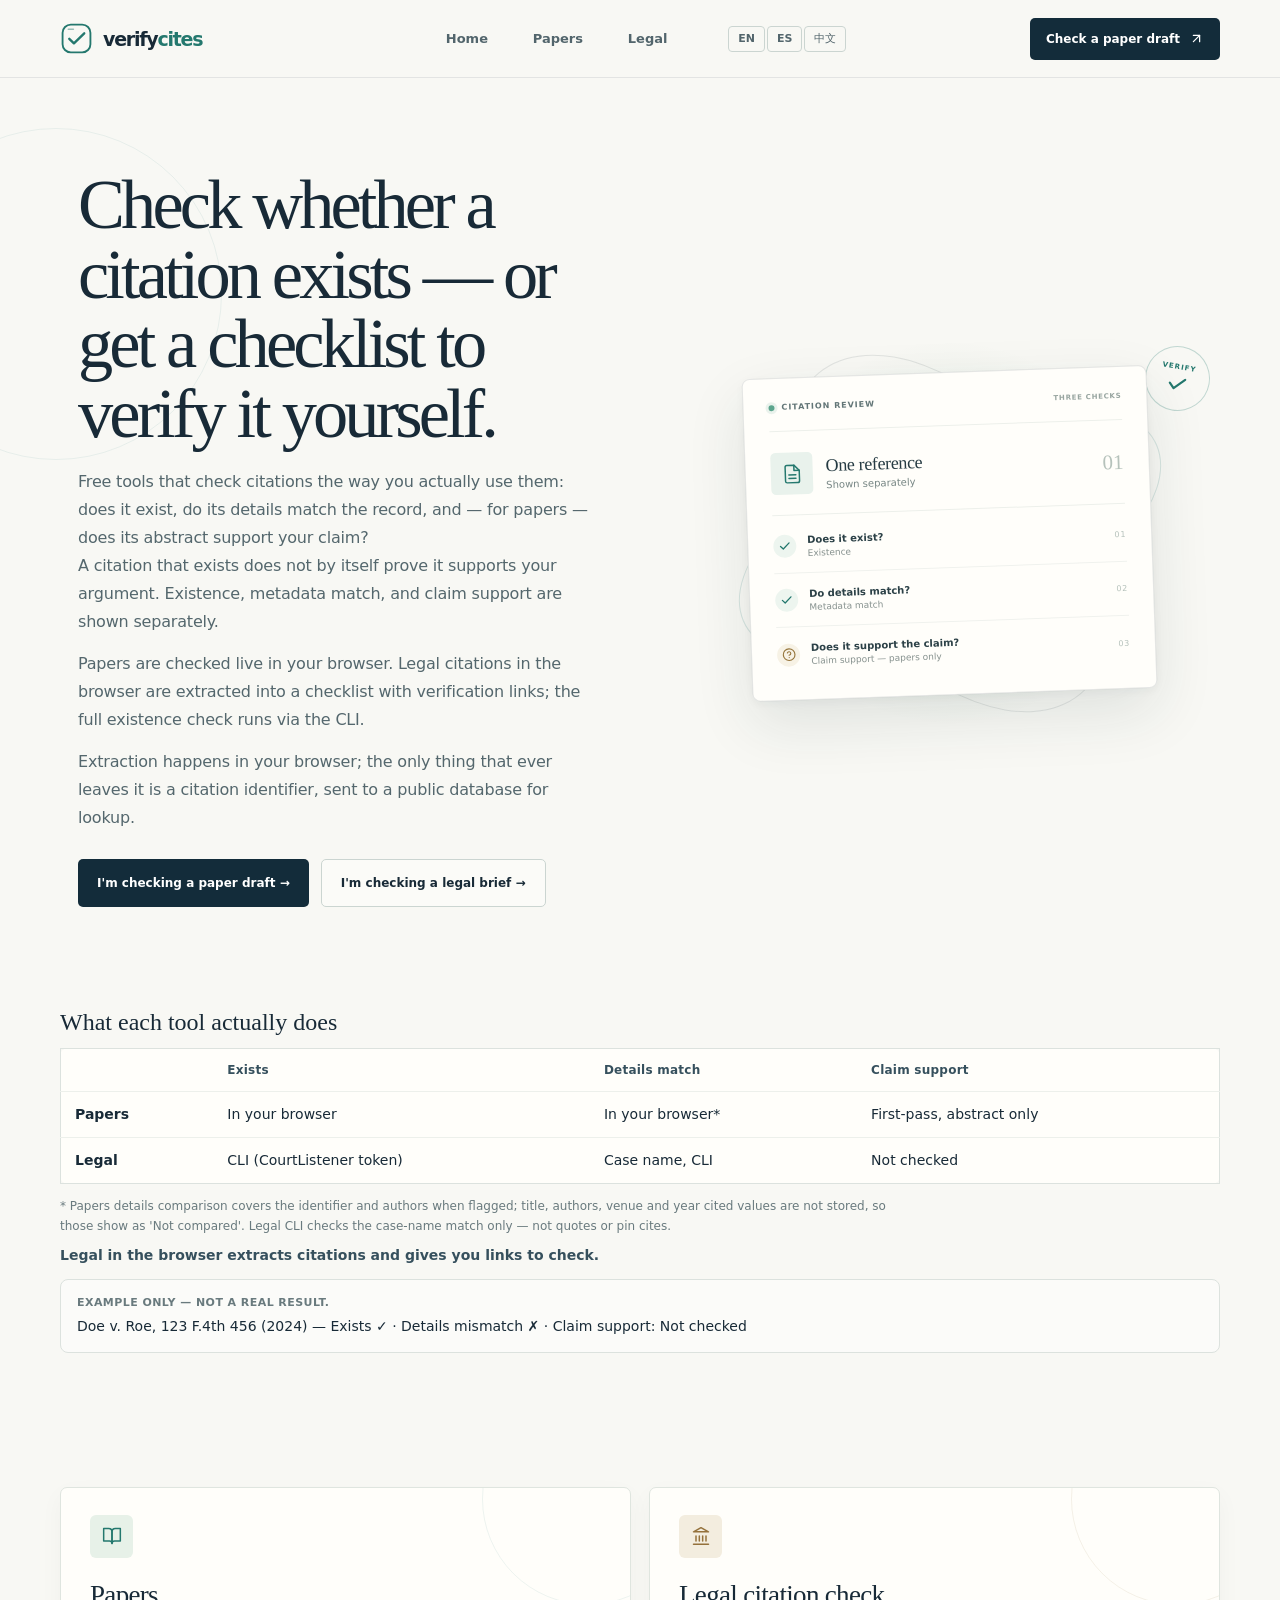
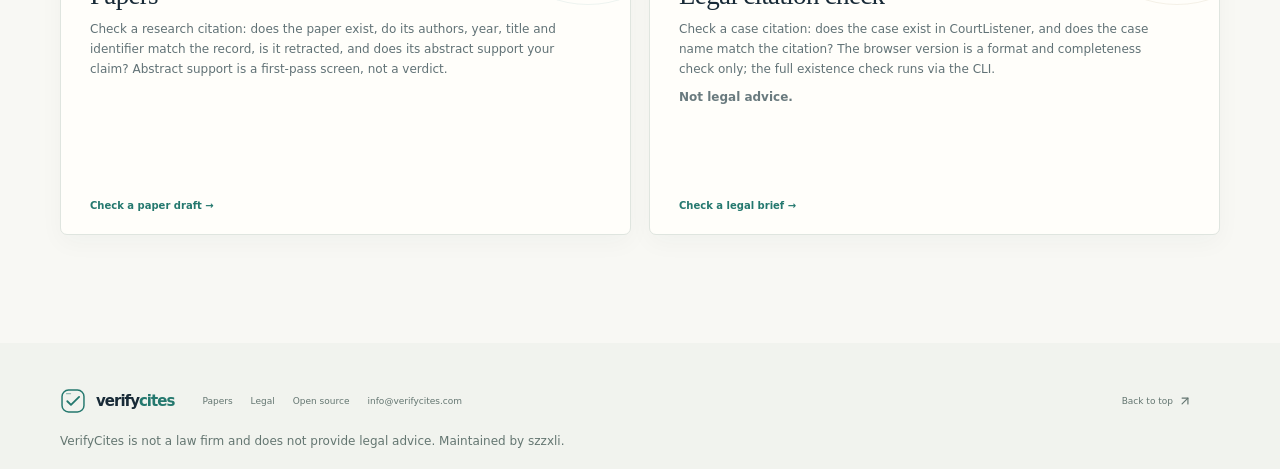
==== index.html @ 845279ad "首页：新增隐私一行与页脚运营方说明（非律所、不提供法律建议，维护者 szzxli）" ====
<!doctype html>
<html lang="en">
<head>
  <meta charset="utf-8">
  <meta name="viewport" content="width=device-width, initial-scale=1.0">
  <meta name="theme-color" content="#f8f8f4">
  <link rel="icon" type="image/svg+xml" href="verifycites-mark.svg">
  <meta name="description" content="Papers are checked live in your browser; legal citations in the browser are extracted into a checklist with verification links, and the full existence check runs via the CLI.">
  <title>verifycites — check whether a citation exists</title>
  <link rel="stylesheet" href="home.css">
</head>
<body>
<div class="site-shell">
  <header class="site-header">
    <div class="header-inner">
      <a class="brand" href="/" aria-label="verifycites home">
        <span class="brand-mark" aria-hidden="true"><svg viewBox="0 0 32 32" fill="none"><rect x="2.5" y="2.5" width="27" height="27" rx="8" stroke="currentColor" stroke-width="1.8"/><path d="m9 16.3 4.5 4.4L23.5 11" stroke="currentColor" stroke-width="2.3" stroke-linecap="round" stroke-linejoin="round"/><path d="M8 7h5" stroke="currentColor" stroke-width="1.4" stroke-linecap="round" opacity=".45"/></svg></span>
        <span class="brand-name">verify<span>cites</span></span>
      </a>
      <nav class="main-nav" aria-label="Site">
        <a href="/" aria-current="page" data-i18n="navHome">Home</a>
        <a href="/papers/" data-i18n="navPapers">Papers</a>
        <a href="/legal/" data-i18n="navLegal">Legal</a>
        <span class="lang-switch" role="group" aria-label="Language">
          <button type="button" data-lang="en" aria-pressed="true">EN</button>
          <button type="button" data-lang="es" aria-pressed="false">ES</button>
          <button type="button" data-lang="zh" aria-pressed="false">中文</button>
        </span>
      </nav>
      <a class="header-cta" href="/papers/"><span data-i18n="headerCta">Check a paper draft</span> <svg width="15" height="15" viewBox="0 0 24 24" fill="none" stroke="currentColor" stroke-width="2" stroke-linecap="round" stroke-linejoin="round"><path d="M7 17 17 7"/><path d="M7 7h10v10"/></svg></a>
    </div>
  </header>

  <main id="top">
    <section class="hero section-wrap" aria-labelledby="hero-title">
      <div class="hero-copy">
        <h1 id="hero-title" data-i18n="heroTitle">Check whether a citation exists — or get a checklist to verify it yourself.</h1>
        <p class="hero-lede" data-i18n="heroLede1">Free tools that check citations the way you actually use them: does it exist, do its details match the record, and — for papers — does its abstract support your claim?</p>
        <p class="hero-lede" data-i18n="heroLede2">A citation that exists does not by itself prove it supports your argument. Existence, metadata match, and claim support are shown separately.</p>
        <p class="hero-lede hero-split" data-i18n="splitSentence">Papers are checked live in your browser. Legal citations in the browser are extracted into a checklist with verification links; the full existence check runs via the CLI.</p>
        <p class="hero-lede hero-privacy" data-i18n="privacyLine">Extraction happens in your browser; the only thing that ever leaves it is a citation identifier, sent to a public database for lookup.</p>
        <div class="hero-actions">
          <a class="button button-primary" href="/papers/"><span data-i18n="heroPapersBtn">I'm checking a paper draft →</span></a>
          <a class="button button-secondary" href="/legal/"><span data-i18n="heroLegalBtn">I'm checking a legal brief →</span></a>
        </div>
      </div>

      <div class="hero-art" aria-label="Illustration of separate citation checks">
        <div class="art-orbit art-orbit-one"></div>
        <div class="art-orbit art-orbit-two"></div>
        <div class="art-stamp"><span>VERIFY</span><svg width="22" height="22" viewBox="0 0 24 24" fill="none" stroke="currentColor" stroke-width="2.4" stroke-linecap="round" stroke-linejoin="round"><path d="M20 6 9 17l-5-5"/></svg></div>
        <div class="review-card">
          <div class="review-card-top">
            <span class="review-kicker"><span class="live-dot"></span> CITATION REVIEW</span>
            <span class="preview-label">THREE CHECKS</span>
          </div>
          <div class="review-document">
            <div class="document-icon"><svg width="21" height="21" viewBox="0 0 24 24" fill="none" stroke="currentColor" stroke-width="1.7" stroke-linecap="round" stroke-linejoin="round"><path d="M14 2H6a2 2 0 0 0-2 2v16a2 2 0 0 0 2 2h12a2 2 0 0 0 2-2V8z"/><path d="M14 2v6h6"/><path d="M16 13H8"/><path d="M16 17H8"/></svg></div>
            <div>
              <div class="document-title">One reference</div>
              <div class="document-subtitle">Shown separately</div>
            </div>
            <span class="document-index">01</span>
          </div>
          <div class="review-steps">
            <div class="review-step">
              <span class="step-check"><svg width="13" height="13" viewBox="0 0 24 24" fill="none" stroke="currentColor" stroke-width="2.4" stroke-linecap="round" stroke-linejoin="round"><path d="M20 6 9 17l-5-5"/></svg></span>
              <span class="step-label"><strong>Does it exist?</strong><small>Existence</small></span>
              <span class="step-number">01</span>
            </div>
            <div class="review-step">
              <span class="step-check"><svg width="13" height="13" viewBox="0 0 24 24" fill="none" stroke="currentColor" stroke-width="2.4" stroke-linecap="round" stroke-linejoin="round"><path d="M20 6 9 17l-5-5"/></svg></span>
              <span class="step-label"><strong>Do details match?</strong><small>Metadata match</small></span>
              <span class="step-number">02</span>
            </div>
            <div class="review-step review-step-last">
              <span class="step-question"><svg width="14" height="14" viewBox="0 0 24 24" fill="none" stroke="currentColor" stroke-width="2" stroke-linecap="round" stroke-linejoin="round"><circle cx="12" cy="12" r="10"/><path d="M9.09 9a3 3 0 0 1 5.83 1c0 2-3 3-3 3"/><path d="M12 17h.01"/></svg></span>
              <span class="step-label"><strong>Does it support the claim?</strong><small>Claim support — papers only</small></span>
              <span class="step-number">03</span>
            </div>
          </div>
        </div>
      </div>
    </section>

    <section class="cap-table-section section-wrap" aria-label="What each tool actually does">
      <div class="table-wrap">
        <table class="cap-table">
          <caption data-i18n="tableCaption">What each tool actually does</caption>
          <thead>
            <tr>
              <th scope="col"></th>
              <th scope="col" data-i18n="thExists">Exists</th>
              <th scope="col" data-i18n="thDetails">Details match</th>
              <th scope="col" data-i18n="thClaim">Claim support</th>
            </tr>
          </thead>
          <tbody>
            <tr>
              <th scope="row" data-i18n="rowPapers">Papers</th>
              <td data-i18n="papersExists">In your browser</td>
              <td data-i18n="papersDetails">In your browser*</td>
              <td data-i18n="papersClaim">First-pass, abstract only</td>
            </tr>
            <tr>
              <th scope="row" data-i18n="rowLegal">Legal</th>
              <td data-i18n="legalExists">CLI (CourtListener token)</td>
              <td data-i18n="legalDetails">Case name, CLI</td>
              <td data-i18n="legalClaim">Not checked</td>
            </tr>
          </tbody>
        </table>
      </div>
      <p class="table-footnote" data-i18n="tableFootnote">* Papers details comparison covers the identifier and authors when flagged; title, authors, venue and year cited values are not stored, so those show as 'Not compared'. Legal CLI checks the case-name match only — not quotes or pin cites.</p>
      <p class="table-note" data-i18n="tableNote">Legal in the browser extracts citations and gives you links to check.</p>
      <div class="example-row">
        <span class="example-label" data-i18n="exampleLabel">Example only — not a real result.</span>
        <span class="example-result" data-i18n="exampleResult">Doe v. Roe, 123 F.4th 456 (2024) — Exists ✓ · Details mismatch ✗ · Claim support: Not checked</span>
      </div>
    </section>

    <section class="tools-section section-wrap" aria-label="Citation checkers">
      <div class="tool-grid">
        <article class="tool-card">
          <div class="tool-card-top">
            <span class="tool-icon"><svg width="20" height="20" viewBox="0 0 24 24" fill="none" stroke="currentColor" stroke-width="1.8" stroke-linecap="round" stroke-linejoin="round"><path d="M2 3h6a4 4 0 0 1 4 4v14a3 3 0 0 0-3-3H2z"/><path d="M22 3h-6a4 4 0 0 0-4 4v14a3 3 0 0 1 3-3h7z"/></svg></span>
          </div>
          <h3 data-i18n="papersCardTitle">Papers</h3>
          <p class="tool-description" data-i18n="papersCardDesc">Check a research citation: does the paper exist, do its authors, year, title and identifier match the record, is it retracted, and does its abstract support your claim? Abstract support is a first-pass screen, not a verdict.</p>
          <div class="tool-card-bottom">
            <a class="text-link" href="/papers/"><span data-i18n="papersCardLink">Check a paper draft →</span></a>
          </div>
        </article>

        <article class="tool-card legal-card">
          <div class="tool-card-top">
            <span class="tool-icon legal-icon"><svg width="20" height="20" viewBox="0 0 24 24" fill="none" stroke="currentColor" stroke-width="1.8" stroke-linecap="round" stroke-linejoin="round"><path d="M3 22h18"/><path d="M6 18v-6"/><path d="M10 18v-6"/><path d="M14 18v-6"/><path d="M18 18v-6"/><path d="m12 2 9 5H3z"/></svg></span>
          </div>
          <h3 data-i18n="legalCardTitle">Legal citation check</h3>
          <p class="tool-description" data-i18n="legalCardDesc">Check a case citation: does the case exist in CourtListener, and does the case name match the citation? The browser version is a format and completeness check only; the full existence check runs via the CLI.</p>
          <p class="tool-disclaimer" data-i18n="legalDisclaimer">Not legal advice.</p>
          <div class="tool-card-bottom">
            <a class="text-link" href="/legal/"><span data-i18n="legalCardLink">Check a legal brief →</span></a>
          </div>
        </article>
      </div>
    </section>
  </main>

  <footer class="site-footer">
    <div class="footer-inner">
      <a class="brand footer-brand" href="/"><span class="brand-mark" aria-hidden="true"><svg viewBox="0 0 32 32" fill="none"><rect x="2.5" y="2.5" width="27" height="27" rx="8" stroke="currentColor" stroke-width="1.8"/><path d="m9 16.3 4.5 4.4L23.5 11" stroke="currentColor" stroke-width="2.3" stroke-linecap="round" stroke-linejoin="round"/><path d="M8 7h5" stroke="currentColor" stroke-width="1.4" stroke-linecap="round" opacity=".45"/></svg></span><span class="brand-name">verify<span>cites</span></span></a>
      <div class="footer-links">
        <a href="/papers/" data-i18n="footerPapers">Papers</a>
        <a href="/legal/" data-i18n="footerLegal">Legal</a>
        <a href="https://github.com/szzxli/verifycites" target="_blank" rel="noreferrer" data-i18n="footerOpenSource">Open source</a>
        <a href="mailto:info@verifycites.com">info@verifycites.com</a>
      </div>
      <a class="back-top" href="#top" aria-label="Back to top"><span data-i18n="footerBackTop">Back to top</span> <svg width="14" height="14" viewBox="0 0 24 24" fill="none" stroke="currentColor" stroke-width="2" stroke-linecap="round" stroke-linejoin="round"><path d="M7 17 17 7"/><path d="M7 7h10v10"/></svg></a>
    </div>
    <p class="footer-note" data-i18n="footerOperator">VerifyCites is not a law firm and does not provide legal advice. Maintained by szzxli.</p>
  </footer>
</div>
<!-- Privacy-friendly GoatCounter page-view counter; no personal data. -->
<script data-goatcounter="https://szzxli.goatcounter.com/count" async src="https://gc.zgo.at/count.js"></script>
<script>
var VC_I18N = {
  "en": {
    "navHome": "Home", "navPapers": "Papers", "navLegal": "Legal",
    "headerCta": "Check a paper draft",
    "heroTitle": "Check whether a citation exists — or get a checklist to verify it yourself.",
    "heroLede1": "Free tools that check citations the way you actually use them: does it exist, do its details match the record, and — for papers — does its abstract support your claim?",
    "heroLede2": "A citation that exists does not by itself prove it supports your argument. Existence, metadata match, and claim support are shown separately.",
    "splitSentence": "Papers are checked live in your browser. Legal citations in the browser are extracted into a checklist with verification links; the full existence check runs via the CLI.",
    "privacyLine": "Extraction happens in your browser; the only thing that ever leaves it is a citation identifier, sent to a public database for lookup.",
    "heroPapersBtn": "I'm checking a paper draft →", "heroLegalBtn": "I'm checking a legal brief →",
    "tableCaption": "What each tool actually does",
    "thExists": "Exists", "thDetails": "Details match", "thClaim": "Claim support",
    "rowPapers": "Papers", "rowLegal": "Legal",
    "papersExists": "In your browser", "papersDetails": "In your browser*", "papersClaim": "First-pass, abstract only",
    "legalExists": "CLI (CourtListener token)", "legalDetails": "Case name, CLI", "legalClaim": "Not checked",
    "tableFootnote": "* Papers details comparison covers the identifier and authors when flagged; title, authors, venue and year cited values are not stored, so those show as 'Not compared'. Legal CLI checks the case-name match only — not quotes or pin cites.",
    "tableNote": "Legal in the browser extracts citations and gives you links to check.",
    "exampleLabel": "Example only — not a real result.",
    "exampleResult": "Doe v. Roe, 123 F.4th 456 (2024) — Exists ✓ · Details mismatch ✗ · Claim support: Not checked",
    "papersCardTitle": "Papers",
    "papersCardDesc": "Check a research citation: does the paper exist, do its authors, year, title and identifier match the record, is it retracted, and does its abstract support your claim? Abstract support is a first-pass screen, not a verdict.",
    "papersCardLink": "Check a paper draft →",
    "legalCardTitle": "Legal citation check",
    "legalCardDesc": "Check a case citation: does the case exist in CourtListener, and does the case name match the citation? The browser version is a format and completeness check only; the full existence check runs via the CLI.",
    "legalDisclaimer": "Not legal advice.",
    "legalCardLink": "Check a legal brief →",
    "footerPapers": "Papers", "footerLegal": "Legal", "footerOpenSource": "Open source", "footerBackTop": "Back to top",
    "footerOperator": "VerifyCites is not a law firm and does not provide legal advice. Maintained by szzxli."
  },
  "es": {
    "navHome": "Inicio", "navPapers": "Artículos", "navLegal": "Legal",
    "headerCta": "Revisar un borrador de artículo",
    "heroTitle": "Comprueba si una cita existe — o recibe una lista para verificarla tú mismo.",
    "heroLede1": "Herramientas gratuitas que revisan las citas como realmente las usas: ¿existe?, ¿coinciden sus datos con el registro y — solo para artículos — ¿su resumen respalda tu afirmación?",
    "heroLede2": "Que una cita exista no prueba por sí solo que respalde tu argumento. La existencia, la coincidencia de datos y el respaldo a la afirmación se muestran por separado.",
    "splitSentence": "Los artículos se verifican en vivo en tu navegador. Las citas legales en el navegador se extraen en una lista con enlaces de verificación; la verificación completa de existencia se ejecuta por la línea de comandos.",
    "privacyLine": "La extracción se hace en tu navegador; lo único que sale de él es el identificador de una cita, enviado a una base de datos pública para consultarlo.",
    "heroPapersBtn": "Estoy revisando un borrador de artículo →", "heroLegalBtn": "Estoy revisando un escrito legal →",
    "tableCaption": "Qué hace realmente cada herramienta",
    "thExists": "Existe", "thDetails": "Coinciden los datos", "thClaim": "Respaldo a la afirmación",
    "rowPapers": "Artículos", "rowLegal": "Legal",
    "papersExists": "En tu navegador", "papersDetails": "En tu navegador*", "papersClaim": "Primera revisión, solo el resumen",
    "legalExists": "Línea de comandos (token de CourtListener)", "legalDetails": "Nombre del caso, línea de comandos", "legalClaim": "No se verifica",
    "tableFootnote": "* La comparación de datos de artículos cubre el identificador y los autores cuando se marca una discrepancia; los valores citados de título, autores, revista y año no se guardan, por lo que se muestran como 'No comparado'. La línea de comandos legal verifica solo la coincidencia del nombre del caso, no las citas ni las referencias de página.",
    "tableNote": "En el navegador, la herramienta legal extrae citas y te da enlaces para verificarlas.",
    "exampleLabel": "Solo un ejemplo, no es un resultado real.",
    "exampleResult": "Doe v. Roe, 123 F.4th 456 (2024) — Existe ✓ · Datos no coinciden ✗ · Respaldo a la afirmación: No se verifica",
    "papersCardTitle": "Artículos",
    "papersCardDesc": "Revisa una cita de investigación: ¿existe el artículo?, ¿coinciden sus autores, año, título e identificador con el registro?, ¿está retractado? y ¿su resumen respalda tu afirmación? El respaldo del resumen es una primera revisión, no un veredicto.",
    "papersCardLink": "Revisar un borrador de artículo →",
    "legalCardTitle": "Verificación de citas legales",
    "legalCardDesc": "Revisa una cita de un caso: ¿existe el caso en CourtListener y coincide el nombre del caso con la cita? La versión del navegador es solo una revisión de formato y completitud; la verificación completa de existencia se ejecuta por la línea de comandos.",
    "legalDisclaimer": "No es asesoramiento jurídico.",
    "legalCardLink": "Revisar un escrito legal →",
    "footerPapers": "Artículos", "footerLegal": "Legal", "footerOpenSource": "Código abierto", "footerBackTop": "Volver arriba",
    "footerOperator": "VerifyCites no es un bufete de abogados y no ofrece asesoramiento jurídico. Mantenido por szzxli."
  },
  "zh": {
    "navHome": "首页", "navPapers": "论文", "navLegal": "法律",
    "headerCta": "查论文草稿",
    "heroTitle": "检查引用是否真实存在——或得到一份可自行核对的清单。",
    "heroLede1": "免费工具，按你实际使用的方式核查引用：它存在吗？细节与记录一致吗？——对论文而言，摘要是否支持你的论点？",
    "heroLede2": "引用存在本身并不能证明它支持你的论点。存在、细节匹配与论点支持分开展示。",
    "splitSentence": "论文在浏览器中实时核查。法律引用在浏览器中只提取成核对清单并附验证链接；完整的存在性核查通过命令行运行。",
    "privacyLine": "提取在你的浏览器里完成；离开浏览器的只有引用的标识符，仅用于向公共数据库查询。",
    "heroPapersBtn": "我在查论文草稿 →", "heroLegalBtn": "我在查法律文书 →",
    "tableCaption": "每个工具实际能做什么",
    "thExists": "存在吗", "thDetails": "细节对得上吗", "thClaim": "支持论点吗",
    "rowPapers": "论文", "rowLegal": "法律",
    "papersExists": "在浏览器中", "papersDetails": "在浏览器中*", "papersClaim": "初筛，仅看摘要",
    "legalExists": "命令行（CourtListener token）", "legalDetails": "案名，命令行", "legalClaim": "不检查",
    "tableFootnote": "* 论文细节比对仅在有标记时覆盖标识符和作者；所引的标题、作者、期刊、年份未保存，因此显示为“未比对”。法律命令行仅核查案名是否一致，不核查引文或页码引用。",
    "tableNote": "法律工具在浏览器中提取引用并给出核查链接。",
    "exampleLabel": "仅为示例，并非真实结果。",
    "exampleResult": "Doe v. Roe, 123 F.4th 456 (2024) —— 存在 ✓ · 细节不匹配 ✗ · 论点支持：不检查",
    "papersCardTitle": "论文",
    "papersCardDesc": "核查研究引用：论文存在吗？作者、年份、标题、标识符与记录一致吗？是否被撤稿？摘要是否支持你的论点？摘要支持只是初筛，不是结论。",
    "papersCardLink": "查论文草稿 →",
    "legalCardTitle": "法律引用核查",
    "legalCardDesc": "核查案例引用：案例在 CourtListener 中存在吗？案名与引用一致吗？浏览器版仅做格式与完整性检查；完整的存在性核查通过命令行运行。",
    "legalDisclaimer": "不是法律建议。",
    "legalCardLink": "查法律文书 →",
    "footerPapers": "论文", "footerLegal": "法律", "footerOpenSource": "开源", "footerBackTop": "回到顶部",
    "footerOperator": "本站不是律所，不提供法律建议。维护者：szzxli。"
  }
};
(function () {
  function applyLang(lang) {
    var dict = VC_I18N[lang] || VC_I18N.en;
    var els = document.querySelectorAll("[data-i18n]");
    for (var i = 0; i < els.length; i++) {
      var key = els[i].getAttribute("data-i18n");
      if (dict[key] !== undefined) { els[i].textContent = dict[key]; }
    }
    document.documentElement.lang = lang;
    var btns = document.querySelectorAll(".lang-switch button");
    for (var j = 0; j < btns.length; j++) {
      var active = btns[j].getAttribute("data-lang") === lang;
      btns[j].setAttribute("aria-pressed", active ? "true" : "false");
      btns[j].classList.toggle("active", active);
    }
    try { localStorage.setItem("vc-lang", lang); } catch (e) {}
  }
  var saved = null;
  try { saved = localStorage.getItem("vc-lang"); } catch (e) {}
  var initial = (saved === "es" || saved === "zh") ? saved : "en";
  var switchBtns = document.querySelectorAll(".lang-switch button");
  for (var k = 0; k < switchBtns.length; k++) {
    switchBtns[k].addEventListener("click", function (ev) {
      applyLang(ev.currentTarget.getAttribute("data-lang"));
    });
  }
  if (initial !== "en") { applyLang(initial); }
})();
</script>
</body>
</html>
---- home.css ----
:root {
  font-family: Inter, ui-sans-serif, system-ui, -apple-system, BlinkMacSystemFont, "Segoe UI", sans-serif;
  color: #182a37;
  background: #f8f8f4;
  font-synthesis: none;
  text-rendering: optimizeLegibility;
  -webkit-font-smoothing: antialiased;
  -moz-osx-font-smoothing: grayscale;
  --ink: #182a37;
  --ink-soft: #36505d;
  --muted: #697a7e;
  --paper: #f8f8f4;
  --paper-strong: #fffefa;
  --line: #dce2de;
  --teal: #24786e;
  --teal-bright: #a7d9c4;
  --gold: #d8a755;
  --navy: #132c3a;
  --serif: "Iowan Old Style", "Palatino Linotype", "Book Antiqua", Georgia, "Times New Roman", serif;
}

* { box-sizing: border-box; }
html { scroll-behavior: smooth; scroll-padding-top: 96px; }
body { margin: 0; min-width: 320px; background: var(--paper); color: var(--ink); }
body, button, a { font-family: inherit; }
a { color: inherit; text-decoration: none; }
button, a { -webkit-tap-highlight-color: transparent; }
button:focus-visible, a:focus-visible { outline: 3px solid #69a99a; outline-offset: 4px; }
::selection { background: #b9e0d0; color: #102a36; }

.site-shell { overflow: hidden; }
.section-wrap, .header-inner, .signal-inner, .footer-inner { width: min(1160px, calc(100% - 64px)); margin-inline: auto; }
.site-header { position: sticky; z-index: 20; top: 0; height: 78px; border-bottom: 1px solid rgba(24, 42, 55, .09); background: rgba(248, 248, 244, .93); backdrop-filter: blur(16px); }
.header-inner { height: 100%; display: flex; align-items: center; justify-content: space-between; }
.brand { display: inline-flex; align-items: center; gap: 10px; min-width: max-content; }
.brand-mark { display: inline-flex; width: 33px; height: 33px; align-items: center; justify-content: center; color: var(--teal); }
.brand-mark svg { display: block; width: 100%; height: 100%; }
.brand-name { font-size: 19px; letter-spacing: -.065em; font-weight: 720; color: var(--ink); }
.brand-name span { color: var(--teal); font-weight: 560; }
.main-nav { display: flex; align-items: center; gap: clamp(24px, 3.5vw, 48px); margin-left: 60px; }
.main-nav a { color: #52656c; font-size: 13px; font-weight: 560; transition: color .18s ease; }
.main-nav a:hover { color: var(--teal); }
.header-cta { display: inline-flex; height: 42px; align-items: center; gap: 9px; padding: 0 16px; color: #fff; background: var(--navy); border-radius: 5px; font-size: 12px; font-weight: 650; transition: background .2s ease, transform .2s ease; }
.header-cta:hover, .button-primary:hover { background: #20564f; transform: translateY(-1px); }

.hero { position: relative; min-height: 620px; display: grid; grid-template-columns: 1.02fr .98fr; align-items: center; gap: 56px; padding-top: 69px; padding-bottom: 81px; }
.hero::before { content: ""; position: absolute; top: 50px; left: -170px; width: 330px; height: 330px; border: 1px solid rgba(36, 120, 110, .08); border-radius: 50%; pointer-events: none; }
.hero-copy { position: relative; z-index: 1; padding: 0 0 13px 18px; }
.eyebrow { display: flex; align-items: center; gap: 11px; color: var(--teal); font-size: 10px; letter-spacing: .145em; line-height: 1.4; font-weight: 750; text-transform: uppercase; }
.eyebrow-line { display: inline-block; width: 24px; height: 1px; background: var(--teal); }
h1, h2, h3, p { margin-top: 0; }
.hero h1 { max-width: 620px; margin: 23px 0 19px; font-family: var(--serif); font-size: clamp(53px, 5.5vw, 75px); font-weight: 500; line-height: .99; letter-spacing: -.055em; color: var(--ink); }
.hero h1 em, .section-heading h2 em, .approach-heading h2 em, .limits-heading h2 em { color: var(--teal); font-weight: 500; }
.hero-lede { max-width: 510px; margin: 0; color: #54676d; font-size: 16px; line-height: 1.75; letter-spacing: -.012em; }
.hero-actions { display: flex; align-items: center; flex-wrap: wrap; gap: 12px; margin-top: 27px; }
.button { display: inline-flex; min-height: 48px; justify-content: center; align-items: center; gap: 13px; padding: 0 19px; border-radius: 5px; font-size: 12px; font-weight: 690; transition: transform .2s ease, background .2s ease, border-color .2s ease; }
.button-primary { color: #fff; background: var(--navy); }
.button-secondary { color: var(--ink); border: 1px solid #cbd5d1; background: rgba(255, 255, 255, .32); }
.button-secondary:hover { border-color: var(--teal); background: #fffefa; transform: translateY(-1px); }
.hero-note { display: flex; align-items: center; gap: 8px; margin-top: 23px; color: #6c7b7b; font-size: 11px; font-weight: 510; }
.hero-note svg { color: var(--teal); }
.note-dot { width: 3px; height: 3px; border-radius: 50%; background: #aab9b3; margin-inline: 2px; }

.hero-art { position: relative; min-height: 435px; display: grid; place-items: center; isolation: isolate; }
.hero-art::before { content: ""; position: absolute; z-index: -2; width: 380px; height: 380px; border-radius: 50%; background: radial-gradient(circle, rgba(204, 226, 213, .75) 0%, rgba(224, 234, 224, .4) 48%, rgba(248, 248, 244, 0) 72%); }
.art-orbit { position: absolute; z-index: -1; border: 1px solid rgba(36, 120, 110, .16); border-radius: 50%; transform: rotate(-23deg); }
.art-orbit-one { width: 450px; height: 210px; }
.art-orbit-two { width: 415px; height: 245px; transform: rotate(51deg); border-color: rgba(24, 42, 55, .1); }
.review-card { position: relative; width: min(100%, 405px); padding: 24px 25px 18px; border: 1px solid rgba(24, 42, 55, .11); border-radius: 8px; background: var(--paper-strong); box-shadow: 0 23px 60px rgba(27, 52, 59, .11), 0 3px 8px rgba(27, 52, 59, .04); transform: rotate(-2deg); }
.review-card-top { display: flex; align-items: center; justify-content: space-between; padding-bottom: 19px; border-bottom: 1px solid #edf0eb; }
.review-kicker, .preview-label { display: inline-flex; align-items: center; gap: 7px; color: #627576; font-size: 8px; font-weight: 760; letter-spacing: .12em; }
.preview-label { color: #98a5a0; font-size: 7px; letter-spacing: .1em; }
.live-dot { width: 6px; height: 6px; border-radius: 50%; background: #5ca58d; box-shadow: 0 0 0 3px rgba(92, 165, 141, .13); }
.review-document { display: flex; align-items: center; gap: 13px; padding: 21px 0 20px; border-bottom: 1px solid #edf0eb; }
.document-icon { display: grid; place-items: center; width: 42px; height: 42px; border-radius: 5px; color: var(--teal); background: #e9f2ec; }
.document-title { color: #263b43; font-family: var(--serif); font-size: 18px; letter-spacing: -.02em; }
.document-subtitle { margin-top: 3px; color: #778684; font-size: 10px; }
.document-index { margin-left: auto; color: #b6c2bb; font-family: var(--serif); font-size: 21px; }
.review-steps { padding-top: 4px; }
.review-step { display: flex; align-items: center; gap: 11px; min-height: 54px; border-bottom: 1px solid #f0f2ee; }
.review-step-last { border-bottom: 0; }
.step-check, .step-question { display: grid; flex: 0 0 23px; width: 23px; height: 23px; place-items: center; border-radius: 50%; color: var(--teal); background: #edf5ef; }
.step-question { color: #97773e; background: #f7f2e5; }
.step-label { display: flex; flex-direction: column; gap: 3px; }
.step-label strong { color: #2c4147; font-size: 10px; font-weight: 660; }
.step-label small { color: #86918e; font-size: 9px; }
.step-number { margin-left: auto; color: #b4c0ba; font-size: 8px; letter-spacing: .09em; }
.review-card-foot { display: flex; align-items: center; gap: 8px; padding-top: 14px; border-top: 1px solid #edf0eb; color: #73827d; font-size: 9px; }
.foot-dash { width: 13px; height: 1px; background: var(--gold); }
.art-stamp { position: absolute; top: 30px; right: 10px; display: flex; width: 65px; height: 65px; flex-direction: column; align-items: center; justify-content: center; gap: 2px; border: 1px solid rgba(36, 120, 110, .26); border-radius: 50%; color: var(--teal); background: rgba(248, 248, 244, .88); transform: rotate(10deg); }
.art-stamp span { font-size: 7px; font-weight: 800; letter-spacing: .15em; }
.art-caption { position: absolute; right: 8px; bottom: 27px; display: flex; align-items: center; gap: 7px; color: #84918b; font-family: var(--serif); font-size: 11px; font-style: italic; }
.caption-rule { width: 20px; height: 1px; background: #9eb9ad; }
.scroll-cue { position: absolute; bottom: 25px; left: 18px; display: inline-flex; align-items: center; gap: 10px; color: #81908c; font-size: 9px; letter-spacing: .08em; text-transform: uppercase; }
.scroll-cue svg { color: var(--teal); }

.signal-strip { border-top: 1px solid var(--line); border-bottom: 1px solid var(--line); background: #f1f3ed; }
.signal-inner { min-height: 99px; display: grid; grid-template-columns: 1.3fr repeat(3, 1fr); align-items: center; gap: 25px; }
.signal-intro { max-width: 245px; margin: 0; color: #55676b; font-family: var(--serif); font-size: 17px; line-height: 1.25; letter-spacing: -.018em; }
.signal-intro em { color: var(--teal); }
.signal-item { display: flex; align-items: center; gap: 12px; min-height: 43px; padding-left: 20px; border-left: 1px solid #d5ded7; }
.signal-icon { display: grid; flex: 0 0 34px; width: 34px; height: 34px; place-items: center; border-radius: 50%; color: var(--teal); background: #e1ede5; }
.signal-icon-soft { color: #96733c; background: #f2ebd9; }
.signal-item strong, .signal-item small { display: block; }
.signal-item strong { color: #30464c; font-size: 10px; font-weight: 720; }
.signal-item small { margin-top: 4px; color: #75837e; font-size: 9px; line-height: 1.35; }

.tools-section { padding-top: 100px; padding-bottom: 108px; }
.section-heading { display: flex; justify-content: space-between; align-items: end; gap: 40px; margin-bottom: 35px; }
.section-heading h2, .limits-heading h2 { margin: 15px 0 0; color: var(--ink); font-family: var(--serif); font-size: clamp(39px, 4.1vw, 54px); font-weight: 500; line-height: 1.03; letter-spacing: -.045em; }
.section-heading > p { max-width: 345px; margin: 0 0 4px; color: #657579; font-size: 13px; line-height: 1.7; }
.tool-grid { display: grid; grid-template-columns: 1fr 1fr; gap: 18px; }
.tool-card { position: relative; display: flex; min-height: 348px; flex-direction: column; padding: 27px 29px 23px; overflow: hidden; border: 1px solid #dfe5df; border-radius: 7px; background: #fffefa; box-shadow: 0 8px 24px rgba(29, 49, 48, .035); transition: transform .2s ease, box-shadow .2s ease, border-color .2s ease; }
.tool-card:hover { transform: translateY(-3px); border-color: #c8d9ce; box-shadow: 0 18px 38px rgba(29, 49, 48, .08); }
.tool-card::after { content: ""; position: absolute; top: -95px; right: -64px; width: 210px; height: 210px; border: 1px solid rgba(36, 120, 110, .08); border-radius: 50%; pointer-events: none; }
.legal-card::after { border-color: rgba(151, 119, 62, .1); }
.tool-card-top { position: relative; z-index: 1; display: flex; align-items: center; gap: 11px; }
.tool-icon { display: grid; width: 43px; height: 43px; place-items: center; color: var(--teal); border-radius: 6px; background: #e7f1e8; }
.legal-icon { color: #94713b; background: #f3eddf; }
.tool-tag { color: #6e807a; font-size: 8px; letter-spacing: .15em; font-weight: 750; }
.tool-card-number { margin-left: auto; color: #b3c0b8; font-family: var(--serif); font-size: 20px; }
.tool-card h3 { position: relative; z-index: 1; margin: 22px 0 8px; color: var(--ink); font-family: var(--serif); font-size: 27px; font-weight: 500; letter-spacing: -.025em; }
.tool-description { max-width: 480px; margin: 0; color: #617276; font-size: 12px; line-height: 1.7; }
.tool-points { display: grid; gap: 10px; margin-top: 18px; color: #51666a; font-size: 10px; }
.tool-points span { display: flex; align-items: flex-start; gap: 8px; line-height: 1.45; }
.tool-points svg { flex: 0 0 auto; margin-top: 1px; color: var(--teal); }
.tool-card-bottom { display: flex; justify-content: space-between; align-items: center; gap: 12px; margin-top: auto; padding-top: 20px; }
.tool-caveat { color: #8a9691; font-size: 9px; }
.text-link { display: inline-flex; align-items: center; gap: 8px; color: var(--teal); font-size: 10px; font-weight: 720; white-space: nowrap; transition: gap .18s ease; }
.text-link:hover { gap: 12px; }

.approach-section { position: relative; overflow: hidden; background: var(--navy); color: #eff4ee; }
.approach-section::before { content: ""; position: absolute; top: -165px; right: -65px; width: 470px; height: 470px; border: 1px solid rgba(167, 217, 196, .11); border-radius: 50%; box-shadow: 0 0 0 48px rgba(167, 217, 196, .025), 0 0 0 96px rgba(167, 217, 196, .02); }
.approach-inner { position: relative; display: grid; grid-template-columns: .82fr 1.18fr; gap: 92px; padding-top: 93px; padding-bottom: 95px; }
.eyebrow-light { color: #a7d9c4; }
.eyebrow-light .eyebrow-line { background: #a7d9c4; }
.approach-heading h2 { margin: 22px 0 17px; color: #f3f4ee; font-family: var(--serif); font-size: clamp(46px, 5vw, 62px); font-weight: 500; line-height: .99; letter-spacing: -.05em; }
.approach-heading h2 em { color: #a7d9c4; }
.approach-heading > p { max-width: 340px; margin: 0; color: #bfccc7; font-size: 12px; line-height: 1.8; }
.approach-link { display: inline-flex; align-items: center; gap: 9px; margin-top: 27px; color: #a7d9c4; font-size: 10px; line-height: 1.4; font-weight: 650; }
.approach-link:hover { color: #d8efe4; }
.process-list { align-self: center; border-top: 1px solid rgba(224, 237, 228, .19); }
.process-item { display: grid; grid-template-columns: 27px 42px 1fr 20px; align-items: center; gap: 17px; min-height: 101px; border-bottom: 1px solid rgba(224, 237, 228, .19); }
.process-index { color: #85aa9b; font-family: var(--serif); font-size: 14px; }
.process-icon { display: grid; width: 40px; height: 40px; place-items: center; color: #b5ddca; border: 1px solid rgba(181, 221, 202, .24); border-radius: 50%; }
.process-item h3 { margin: 0 0 5px; color: #f2f5ee; font-size: 12px; font-weight: 670; }
.process-item p { max-width: 390px; margin: 0; color: #aabbb5; font-size: 10px; line-height: 1.55; }
.process-arrow { color: #83a697; }

.limits-section { display: grid; grid-template-columns: .78fr 1.22fr; gap: 90px; padding-top: 105px; padding-bottom: 100px; }
.limits-heading h2 { font-size: clamp(40px, 4.1vw, 52px); }
.limits-heading h2 em { color: #a16f2f; }
.limits-content { padding-top: 4px; }
.limits-callout { display: flex; align-items: flex-start; gap: 13px; padding: 18px 19px; border: 1px solid #d9e2d9; border-left: 3px solid #4f907c; border-radius: 4px; background: #f1f4ed; }
.limits-callout svg { flex: 0 0 auto; margin-top: 1px; color: var(--teal); }
.limits-callout p { margin: 0; color: #586c6e; font-size: 11px; line-height: 1.6; }
.limits-callout strong { color: #243c43; }
.limit-columns { display: grid; grid-template-columns: 1fr 1fr; gap: 27px; margin-top: 25px; }
.limit-column { padding-left: 14px; border-left: 1px solid #cfd9d2; }
.limit-label { color: var(--teal); font-size: 8px; font-weight: 780; letter-spacing: .15em; }
.limit-column p { margin: 9px 0 0; color: #69797a; font-size: 10px; line-height: 1.7; }
.limits-footnote { margin: 20px 0 0; color: #87938d; font-size: 9px; line-height: 1.55; }

.closing-cta { position: relative; display: grid; grid-template-columns: 62px 1fr auto; align-items: center; gap: 22px; padding-top: 32px; padding-bottom: 35px; border-top: 1px solid var(--line); border-bottom: 1px solid var(--line); }
.closing-mark { display: grid; width: 56px; height: 56px; place-items: center; border: 1px solid #d8e2da; border-radius: 50%; background: #f0f4ee; }
.closing-mark .brand-mark { width: 31px; height: 31px; }
.closing-copy > span { display: block; margin-bottom: 7px; color: var(--teal); font-size: 8px; letter-spacing: .16em; font-weight: 760; }
.closing-copy h2 { margin: 0; color: var(--ink); font-family: var(--serif); font-size: 31px; font-weight: 500; line-height: 1.08; letter-spacing: -.035em; }
.closing-actions { display: flex; flex-direction: column; align-items: flex-start; gap: 9px; }
.closing-actions .button { min-height: 43px; padding: 0 16px; }
.closing-secondary { display: inline-flex; align-items: center; gap: 6px; color: #71817b; font-size: 9px; }
.closing-secondary:hover { color: var(--teal); }

.site-footer { padding-top: 27px; background: #f1f3ee; }
.footer-inner { display: grid; grid-template-columns: auto 1fr auto auto; align-items: center; gap: 28px; min-height: 62px; }
.footer-brand .brand-mark { width: 26px; height: 26px; }
.footer-brand .brand-name { font-size: 15px; }
.footer-inner > p { margin: 0; color: #83908a; font-family: var(--serif); font-size: 12px; font-style: italic; }
.footer-links { display: flex; align-items: center; gap: 18px; }
.footer-links a, .back-top { display: inline-flex; align-items: center; gap: 5px; color: #647671; font-size: 9px; transition: color .18s ease; }
.footer-links a:hover, .back-top:hover { color: var(--teal); }
.back-top { justify-self: end; }
.footer-bottom { display: flex; justify-content: space-between; gap: 20px; padding-top: 14px; padding-bottom: 17px; border-top: 1px solid #dce3dc; color: #8a9690; font-size: 8px; }
.footer-note { width: min(1160px, calc(100% - 64px)); margin: 0 auto; padding-bottom: 18px; color: #647671; font-size: 12px; line-height: 1.6; }

@media (max-width: 980px) {
  .section-wrap, .header-inner, .signal-inner, .footer-inner { width: min(100% - 48px, 760px); }
  .footer-note { width: min(100% - 48px, 760px); }
  .hero { grid-template-columns: 1fr .9fr; gap: 25px; min-height: 580px; padding-top: 55px; }
  .hero-copy { padding-left: 0; }
  .hero h1 { font-size: clamp(49px, 6.1vw, 67px); }
  .hero-art { min-height: 395px; }
  .review-card { padding-inline: 20px; }
  .signal-inner { grid-template-columns: 1fr 1fr; gap: 16px 20px; padding-top: 19px; padding-bottom: 19px; }
  .signal-intro { max-width: none; font-size: 16px; }
  .signal-item { padding-left: 15px; }
  .approach-inner { grid-template-columns: .8fr 1.2fr; gap: 45px; }
  .limits-section { grid-template-columns: .82fr 1.18fr; gap: 45px; }
  .footer-inner { grid-template-columns: auto 1fr auto; }
  .footer-inner > p { display: none; }
  .back-top { display: none; }
}

@media (max-width: 680px) {
  html { scroll-padding-top: 100px; }
  .section-wrap, .header-inner, .signal-inner, .footer-inner { width: calc(100% - 40px); }
  .footer-note { width: calc(100% - 40px); }
  .site-header { height: auto; }
  .header-inner { height: auto; display: grid; grid-template-columns: 1fr auto; grid-template-rows: 56px 34px; }
  .brand { gap: 8px; }
  .brand-mark { width: 29px; height: 29px; }
  .brand-name { font-size: 17px; }
  .main-nav { display: flex; grid-column: 1 / -1; grid-row: 2; width: 100%; height: 34px; align-items: center; gap: 23px; margin: 0; overflow-x: auto; border-top: 1px solid rgba(24, 42, 55, .08); scrollbar-width: none; }
  .main-nav::-webkit-scrollbar { display: none; }
  .main-nav a { flex: 0 0 auto; font-size: 9px; }
  .header-cta { min-height: 39px; height: 39px; padding-inline: 12px; font-size: 10px; }
  .hero { display: flex; flex-direction: column; align-items: stretch; gap: 16px; min-height: auto; padding-top: 50px; padding-bottom: 58px; }
  .hero::before { top: 6px; left: -205px; width: 270px; height: 270px; }
  .hero-copy { padding: 0; }
  .eyebrow { font-size: 8px; letter-spacing: .13em; }
  .eyebrow-line { width: 19px; }
  .hero h1 { max-width: 500px; margin: 20px 0 15px; font-size: clamp(47px, 12.4vw, 65px); line-height: .99; }
  .hero-lede { max-width: 510px; font-size: 14px; line-height: 1.68; }
  .hero-actions { display: grid; grid-template-columns: 1fr; gap: 9px; margin-top: 22px; }
  .hero-actions .button { justify-content: center; min-height: 48px; }
  .hero-note { flex-wrap: wrap; gap: 7px; margin-top: 16px; font-size: 9px; }
  .hero-art { min-height: 340px; margin-top: 9px; }
  .hero-art::before { width: 330px; height: 330px; }
  .art-orbit-one { width: 345px; height: 165px; }
  .art-orbit-two { width: 320px; height: 190px; }
  .review-card { width: min(100% - 20px, 385px); padding: 19px 19px 15px; transform: rotate(-1.2deg); }
  .review-card-top { padding-bottom: 14px; }
  .review-document { padding: 15px 0; }
  .document-icon { width: 37px; height: 37px; }
  .review-step { min-height: 47px; }
  .step-label strong { font-size: 9px; }
  .step-label small { font-size: 8px; }
  .art-stamp { top: 7px; right: 0; width: 54px; height: 54px; }
  .art-stamp span { font-size: 6px; }
  .art-stamp svg { width: 18px; }
  .art-caption { right: 4px; bottom: 0; font-size: 10px; }
  .scroll-cue { display: none; }
  .signal-inner { grid-template-columns: 1fr; gap: 0; padding-top: 20px; padding-bottom: 20px; }
  .signal-intro { max-width: 330px; margin-bottom: 16px; font-size: 17px; }
  .signal-item { min-height: 56px; padding-left: 0; border-left: 0; border-top: 1px solid #dbe2dc; }
  .signal-icon { width: 30px; height: 30px; flex-basis: 30px; }
  .signal-item strong { font-size: 10px; }
  .signal-item small { font-size: 9px; }
  .tools-section { padding-top: 69px; padding-bottom: 70px; }
  .section-heading { display: block; margin-bottom: 24px; }
  .section-heading h2, .limits-heading h2 { margin-top: 13px; font-size: 43px; }
  .section-heading > p { max-width: 440px; margin-top: 13px; font-size: 12px; }
  .tool-grid { grid-template-columns: 1fr; gap: 13px; }
  .tool-card { min-height: unset; padding: 22px 21px 20px; }
  .tool-card h3 { margin-top: 17px; font-size: 25px; }
  .tool-description { font-size: 11px; }
  .tool-points { gap: 9px; margin-top: 15px; font-size: 9px; }
  .tool-card-bottom { align-items: flex-start; flex-direction: column; gap: 11px; padding-top: 18px; }
  .tool-caveat { font-size: 9px; }
  .text-link { font-size: 10px; }
  .approach-inner { grid-template-columns: 1fr; gap: 35px; padding-top: 65px; padding-bottom: 65px; }
  .approach-section::before { top: -170px; right: -250px; width: 380px; height: 380px; }
  .approach-heading h2 { margin: 17px 0 14px; font-size: 51px; }
  .approach-heading > p { font-size: 11px; }
  .approach-link { margin-top: 18px; font-size: 9px; }
  .process-item { grid-template-columns: 22px 36px 1fr; gap: 12px; min-height: 90px; }
  .process-index { font-size: 12px; }
  .process-icon { width: 35px; height: 35px; }
  .process-item h3 { font-size: 11px; }
  .process-item p { font-size: 9px; }
  .process-arrow { display: none; }
  .limits-section { display: block; padding-top: 68px; padding-bottom: 67px; }
  .limits-heading h2 { font-size: 43px; }
  .limits-content { margin-top: 24px; }
  .limits-callout { gap: 10px; padding: 14px; }
  .limits-callout p { font-size: 10px; }
  .limit-columns { grid-template-columns: 1fr; gap: 18px; margin-top: 20px; }
  .limit-column p { font-size: 10px; }
  .limits-footnote { margin-top: 17px; }
  .closing-cta { grid-template-columns: 44px 1fr; gap: 14px; padding-top: 24px; padding-bottom: 24px; }
  .closing-mark { width: 43px; height: 43px; }
  .closing-mark .brand-mark { width: 24px; height: 24px; }
  .closing-copy > span { font-size: 7px; }
  .closing-copy h2 { font-size: 25px; }
  .closing-actions { grid-column: 1 / -1; align-items: stretch; margin-top: 3px; }
  .closing-actions .button { min-height: 45px; }
  .closing-secondary { justify-content: center; padding: 5px; }
  .site-footer { padding-top: 21px; }
  .footer-inner { grid-template-columns: 1fr; gap: 14px; padding-bottom: 15px; }
  .footer-links { flex-wrap: wrap; gap: 18px; }
  .footer-bottom { flex-direction: column; gap: 7px; padding-top: 12px; padding-bottom: 14px; font-size: 8px; }
}

@media (max-width: 370px) {
  .section-wrap, .header-inner, .signal-inner, .footer-inner { width: calc(100% - 32px); }
  .footer-note { width: calc(100% - 32px); }
  .hero h1 { font-size: 45px; }
  .hero-note { font-size: 8px; }
  .review-card { padding-inline: 15px; }
  .tool-card { padding-inline: 17px; }
  .closing-copy h2 { font-size: 22px; }
}

@media (prefers-reduced-motion: reduce) {
  *, *::before, *::after { scroll-behavior: auto !important; transition-duration: .01ms !important; animation-duration: .01ms !important; animation-iteration-count: 1 !important; }
}

/* Homepage capability table, example row, language switcher, legal-card disclaimer (home2 rebuild). */
.lang-switch { display: inline-flex; gap: 2px; margin-left: 16px; }
.lang-switch button { height: 26px; padding: 0 9px; border: 1px solid #cbd5d1; border-radius: 4px; background: transparent; color: #52656c; font-size: 11px; font-weight: 650; cursor: pointer; }
.lang-switch button.active { border-color: var(--navy); background: var(--navy); color: #fff; }
.hero-split { margin-top: 14px; }
.hero-privacy { margin-top: 14px; }
.cap-table-section { padding-top: 8px; padding-bottom: 34px; }
.table-wrap { overflow-x: auto; }
.cap-table { width: 100%; border-collapse: collapse; background: var(--paper-strong); border: 1px solid var(--line); border-radius: 8px; font-size: 14px; }
.cap-table caption { padding-bottom: 12px; text-align: left; font-family: var(--serif); font-size: 24px; color: var(--ink); }
.cap-table th, .cap-table td { padding: 12px 14px; border-top: 1px solid #edf0eb; text-align: left; line-height: 1.5; }
.cap-table thead th { border-top: none; color: var(--ink-soft); font-size: 12px; letter-spacing: .02em; }
.cap-table tbody th { white-space: nowrap; font-weight: 700; }
.table-footnote { max-width: 860px; margin: 12px 0 0; color: var(--muted); font-size: 12px; line-height: 1.7; }
.table-note { margin: 10px 0 0; color: var(--ink-soft); font-size: 14px; font-weight: 600; }
.example-row { margin-top: 16px; padding: 14px 16px; border: 1px solid var(--line); border-radius: 8px; background: rgba(255, 255, 255, .5); font-size: 14px; line-height: 1.6; }
.example-label { display: block; margin-bottom: 4px; color: var(--muted); font-size: 11px; font-weight: 700; letter-spacing: .04em; text-transform: uppercase; }
.tool-disclaimer { margin: 10px 0 0; color: var(--muted); font-size: 12px; font-weight: 600; }
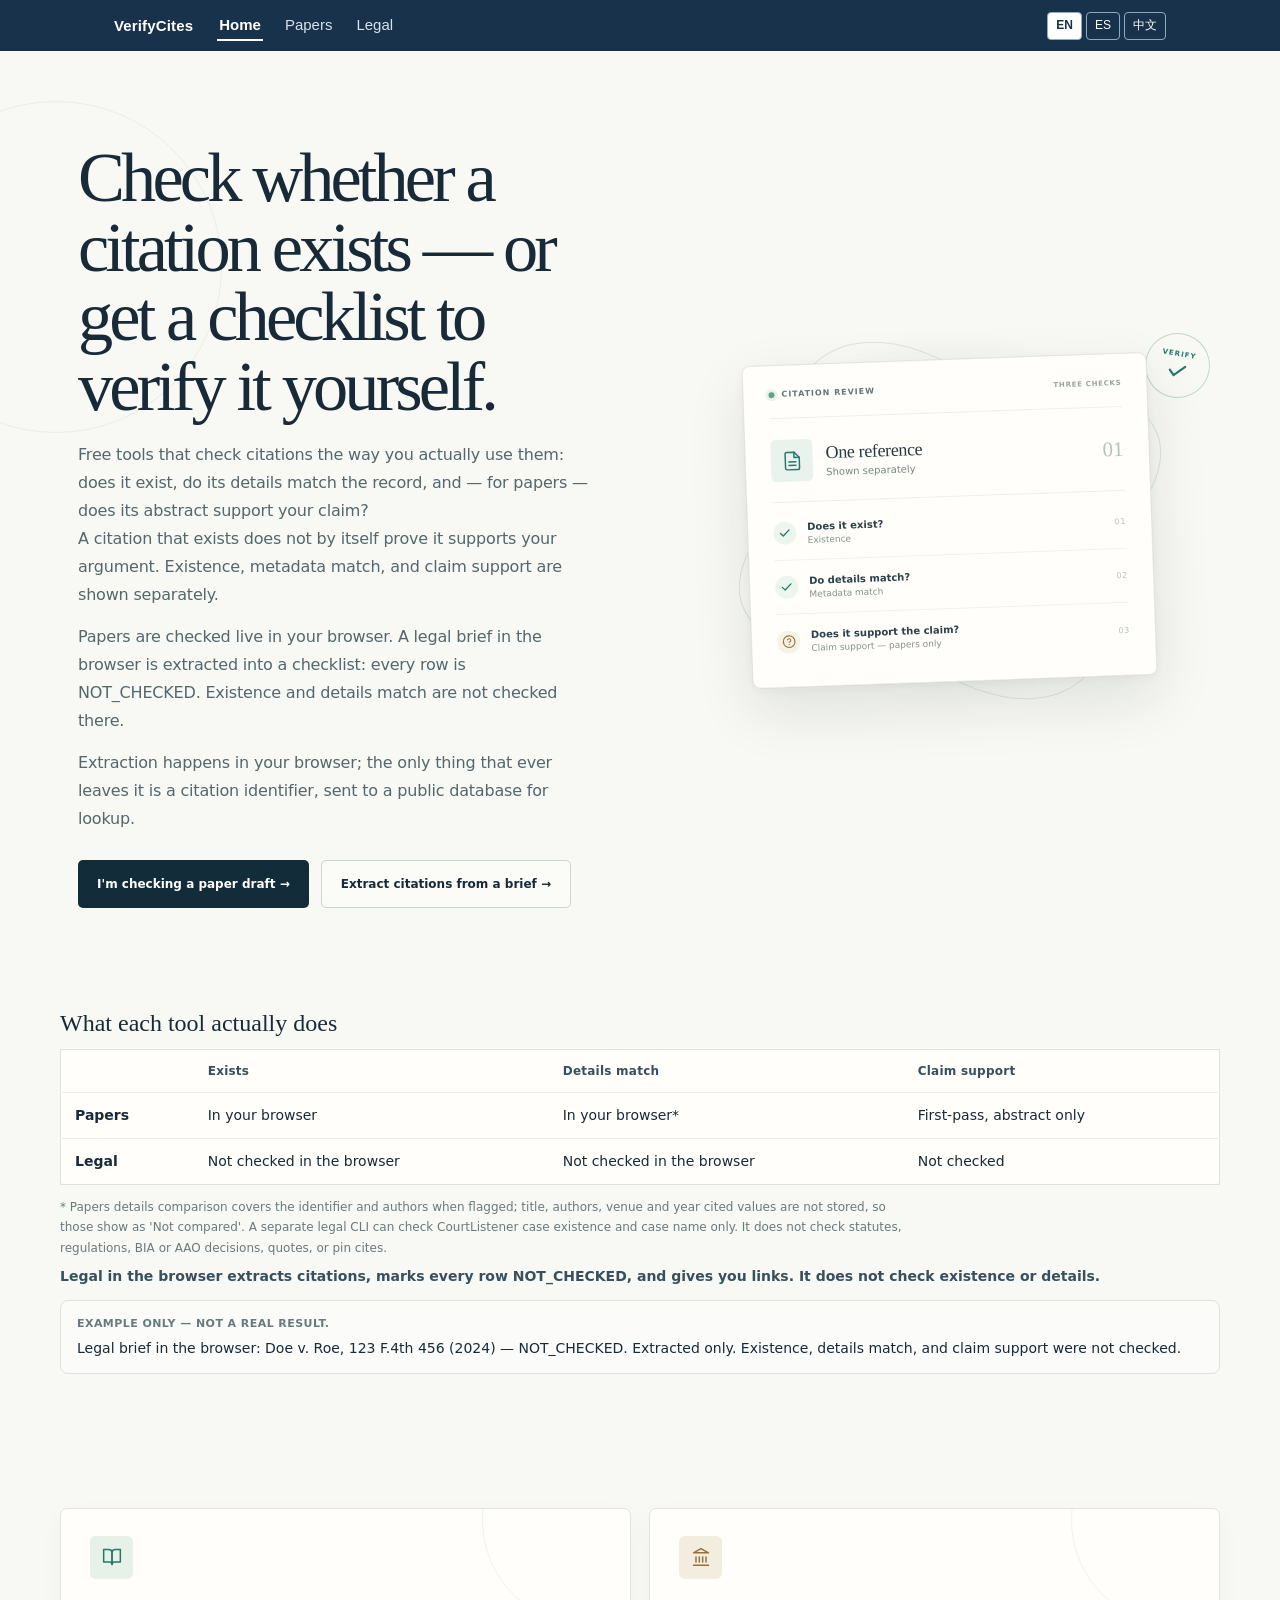
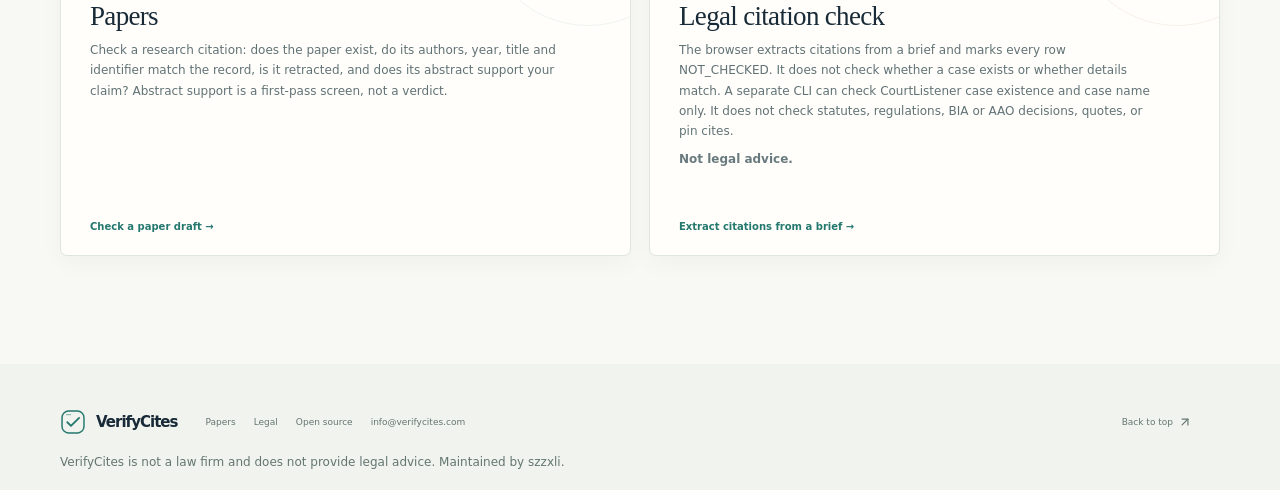
==== commit 69548c81: "Make the legal checker honest about what it extracts and what it misses. The browser checklist now k" ====
--- a/index.html
+++ b/index.html
@@ -6,28 +6,25 @@
   <meta name="theme-color" content="#f8f8f4">
   <link rel="icon" type="image/svg+xml" href="verifycites-mark.svg">
   <meta name="description" content="Papers are checked live in your browser; legal citations in the browser are extracted into a checklist with verification links, and the full existence check runs via the CLI.">
-  <title>verifycites — check whether a citation exists</title>
+  <title>VerifyCites — check whether a citation exists</title>
   <link rel="stylesheet" href="home.css">
+  <link rel="stylesheet" href="site-nav.css">
 </head>
 <body>
 <div class="site-shell">
-  <header class="site-header">
-    <div class="header-inner">
-      <a class="brand" href="/" aria-label="verifycites home">
-        <span class="brand-mark" aria-hidden="true"><svg viewBox="0 0 32 32" fill="none"><rect x="2.5" y="2.5" width="27" height="27" rx="8" stroke="currentColor" stroke-width="1.8"/><path d="m9 16.3 4.5 4.4L23.5 11" stroke="currentColor" stroke-width="2.3" stroke-linecap="round" stroke-linejoin="round"/><path d="M8 7h5" stroke="currentColor" stroke-width="1.4" stroke-linecap="round" opacity=".45"/></svg></span>
-        <span class="brand-name">verify<span>cites</span></span>
-      </a>
-      <nav class="main-nav" aria-label="Site">
+  <header class="vc-nav">
+    <div class="vc-nav-inner">
+      <a class="vc-nav-brand" href="/">VerifyCites</a>
+      <nav class="vc-nav-links" aria-label="Site">
         <a href="/" aria-current="page" data-i18n="navHome">Home</a>
         <a href="/papers/" data-i18n="navPapers">Papers</a>
         <a href="/legal/" data-i18n="navLegal">Legal</a>
-        <span class="lang-switch" role="group" aria-label="Language">
-          <button type="button" data-lang="en" aria-pressed="true">EN</button>
-          <button type="button" data-lang="es" aria-pressed="false">ES</button>
-          <button type="button" data-lang="zh" aria-pressed="false">中文</button>
-        </span>
       </nav>
-      <a class="header-cta" href="/papers/"><span data-i18n="headerCta">Check a paper draft</span> <svg width="15" height="15" viewBox="0 0 24 24" fill="none" stroke="currentColor" stroke-width="2" stroke-linecap="round" stroke-linejoin="round"><path d="M7 17 17 7"/><path d="M7 7h10v10"/></svg></a>
+      <div class="vc-nav-lang" role="group" aria-label="Language">
+        <button type="button" data-vc-lang="en" aria-pressed="true">EN</button>
+        <button type="button" data-vc-lang="es" aria-pressed="false">ES</button>
+        <button type="button" data-vc-lang="zh" aria-pressed="false">中文</button>
+      </div>
     </div>
   </header>
 
@@ -37,11 +34,11 @@
         <h1 id="hero-title" data-i18n="heroTitle">Check whether a citation exists — or get a checklist to verify it yourself.</h1>
         <p class="hero-lede" data-i18n="heroLede1">Free tools that check citations the way you actually use them: does it exist, do its details match the record, and — for papers — does its abstract support your claim?</p>
         <p class="hero-lede" data-i18n="heroLede2">A citation that exists does not by itself prove it supports your argument. Existence, metadata match, and claim support are shown separately.</p>
-        <p class="hero-lede hero-split" data-i18n="splitSentence">Papers are checked live in your browser. Legal citations in the browser are extracted into a checklist with verification links; the full existence check runs via the CLI.</p>
+        <p class="hero-lede hero-split" data-i18n="splitSentence">Papers are checked live in your browser. A legal brief in the browser is extracted into a checklist: every row is NOT_CHECKED. Existence and details match are not checked there.</p>
         <p class="hero-lede hero-privacy" data-i18n="privacyLine">Extraction happens in your browser; the only thing that ever leaves it is a citation identifier, sent to a public database for lookup.</p>
         <div class="hero-actions">
           <a class="button button-primary" href="/papers/"><span data-i18n="heroPapersBtn">I'm checking a paper draft →</span></a>
-          <a class="button button-secondary" href="/legal/"><span data-i18n="heroLegalBtn">I'm checking a legal brief →</span></a>
+          <a class="button button-secondary" href="/legal/"><span data-i18n="heroLegalBtn">Extract citations from a brief →</span></a>
         </div>
       </div>
 
@@ -104,18 +101,18 @@
             </tr>
             <tr>
               <th scope="row" data-i18n="rowLegal">Legal</th>
-              <td data-i18n="legalExists">CLI (CourtListener token)</td>
-              <td data-i18n="legalDetails">Case name, CLI</td>
+              <td data-i18n="legalExists">Not checked in the browser</td>
+              <td data-i18n="legalDetails">Not checked in the browser</td>
               <td data-i18n="legalClaim">Not checked</td>
             </tr>
           </tbody>
         </table>
       </div>
-      <p class="table-footnote" data-i18n="tableFootnote">* Papers details comparison covers the identifier and authors when flagged; title, authors, venue and year cited values are not stored, so those show as 'Not compared'. Legal CLI checks the case-name match only — not quotes or pin cites.</p>
-      <p class="table-note" data-i18n="tableNote">Legal in the browser extracts citations and gives you links to check.</p>
+      <p class="table-footnote" data-i18n="tableFootnote">* Papers details comparison covers the identifier and authors when flagged; title, authors, venue and year cited values are not stored, so those show as 'Not compared'. A separate legal CLI can check CourtListener case existence and case name only. It does not check statutes, regulations, BIA or AAO decisions, quotes, or pin cites.</p>
+      <p class="table-note" data-i18n="tableNote">Legal in the browser extracts citations, marks every row NOT_CHECKED, and gives you links. It does not check existence or details.</p>
       <div class="example-row">
         <span class="example-label" data-i18n="exampleLabel">Example only — not a real result.</span>
-        <span class="example-result" data-i18n="exampleResult">Doe v. Roe, 123 F.4th 456 (2024) — Exists ✓ · Details mismatch ✗ · Claim support: Not checked</span>
+        <span class="example-result" data-i18n="exampleResult">Legal brief in the browser: Doe v. Roe, 123 F.4th 456 (2024) — NOT_CHECKED. Extracted only. Existence, details match, and claim support were not checked.</span>
       </div>
     </section>
 
@@ -137,10 +134,10 @@
             <span class="tool-icon legal-icon"><svg width="20" height="20" viewBox="0 0 24 24" fill="none" stroke="currentColor" stroke-width="1.8" stroke-linecap="round" stroke-linejoin="round"><path d="M3 22h18"/><path d="M6 18v-6"/><path d="M10 18v-6"/><path d="M14 18v-6"/><path d="M18 18v-6"/><path d="m12 2 9 5H3z"/></svg></span>
           </div>
           <h3 data-i18n="legalCardTitle">Legal citation check</h3>
-          <p class="tool-description" data-i18n="legalCardDesc">Check a case citation: does the case exist in CourtListener, and does the case name match the citation? The browser version is a format and completeness check only; the full existence check runs via the CLI.</p>
+          <p class="tool-description" data-i18n="legalCardDesc">The browser extracts citations from a brief and marks every row NOT_CHECKED. It does not check whether a case exists or whether details match. A separate CLI can check CourtListener case existence and case name only. It does not check statutes, regulations, BIA or AAO decisions, quotes, or pin cites.</p>
           <p class="tool-disclaimer" data-i18n="legalDisclaimer">Not legal advice.</p>
           <div class="tool-card-bottom">
-            <a class="text-link" href="/legal/"><span data-i18n="legalCardLink">Check a legal brief →</span></a>
+            <a class="text-link" href="/legal/"><span data-i18n="legalCardLink">Extract citations from a brief →</span></a>
           </div>
         </article>
       </div>
@@ -149,7 +146,7 @@
 
   <footer class="site-footer">
     <div class="footer-inner">
-      <a class="brand footer-brand" href="/"><span class="brand-mark" aria-hidden="true"><svg viewBox="0 0 32 32" fill="none"><rect x="2.5" y="2.5" width="27" height="27" rx="8" stroke="currentColor" stroke-width="1.8"/><path d="m9 16.3 4.5 4.4L23.5 11" stroke="currentColor" stroke-width="2.3" stroke-linecap="round" stroke-linejoin="round"/><path d="M8 7h5" stroke="currentColor" stroke-width="1.4" stroke-linecap="round" opacity=".45"/></svg></span><span class="brand-name">verify<span>cites</span></span></a>
+      <a class="brand footer-brand" href="/"><span class="brand-mark" aria-hidden="true"><svg viewBox="0 0 32 32" fill="none"><rect x="2.5" y="2.5" width="27" height="27" rx="8" stroke="currentColor" stroke-width="1.8"/><path d="m9 16.3 4.5 4.4L23.5 11" stroke="currentColor" stroke-width="2.3" stroke-linecap="round" stroke-linejoin="round"/><path d="M8 7h5" stroke="currentColor" stroke-width="1.4" stroke-linecap="round" opacity=".45"/></svg></span><span class="brand-name">VerifyCites</span></a>
       <div class="footer-links">
         <a href="/papers/" data-i18n="footerPapers">Papers</a>
         <a href="/legal/" data-i18n="footerLegal">Legal</a>
@@ -171,25 +168,25 @@
     "heroTitle": "Check whether a citation exists — or get a checklist to verify it yourself.",
     "heroLede1": "Free tools that check citations the way you actually use them: does it exist, do its details match the record, and — for papers — does its abstract support your claim?",
     "heroLede2": "A citation that exists does not by itself prove it supports your argument. Existence, metadata match, and claim support are shown separately.",
-    "splitSentence": "Papers are checked live in your browser. Legal citations in the browser are extracted into a checklist with verification links; the full existence check runs via the CLI.",
+    "splitSentence": "Papers are checked live in your browser. A legal brief in the browser is extracted into a checklist: every row is NOT_CHECKED. Existence and details match are not checked there.",
     "privacyLine": "Extraction happens in your browser; the only thing that ever leaves it is a citation identifier, sent to a public database for lookup.",
-    "heroPapersBtn": "I'm checking a paper draft →", "heroLegalBtn": "I'm checking a legal brief →",
+    "heroPapersBtn": "I'm checking a paper draft →", "heroLegalBtn": "Extract citations from a brief →",
     "tableCaption": "What each tool actually does",
     "thExists": "Exists", "thDetails": "Details match", "thClaim": "Claim support",
     "rowPapers": "Papers", "rowLegal": "Legal",
     "papersExists": "In your browser", "papersDetails": "In your browser*", "papersClaim": "First-pass, abstract only",
-    "legalExists": "CLI (CourtListener token)", "legalDetails": "Case name, CLI", "legalClaim": "Not checked",
-    "tableFootnote": "* Papers details comparison covers the identifier and authors when flagged; title, authors, venue and year cited values are not stored, so those show as 'Not compared'. Legal CLI checks the case-name match only — not quotes or pin cites.",
-    "tableNote": "Legal in the browser extracts citations and gives you links to check.",
+    "legalExists": "Not checked in the browser", "legalDetails": "Not checked in the browser", "legalClaim": "Not checked",
+    "tableFootnote": "* Papers details comparison covers the identifier and authors when flagged; title, authors, venue and year cited values are not stored, so those show as 'Not compared'. A separate legal CLI can check CourtListener case existence and case name only. It does not check statutes, regulations, BIA or AAO decisions, quotes, or pin cites.",
+    "tableNote": "Legal in the browser extracts citations, marks every row NOT_CHECKED, and gives you links. It does not check existence or details.",
     "exampleLabel": "Example only — not a real result.",
-    "exampleResult": "Doe v. Roe, 123 F.4th 456 (2024) — Exists ✓ · Details mismatch ✗ · Claim support: Not checked",
+    "exampleResult": "Legal brief in the browser: Doe v. Roe, 123 F.4th 456 (2024) — NOT_CHECKED. Extracted only. Existence, details match, and claim support were not checked.",
     "papersCardTitle": "Papers",
     "papersCardDesc": "Check a research citation: does the paper exist, do its authors, year, title and identifier match the record, is it retracted, and does its abstract support your claim? Abstract support is a first-pass screen, not a verdict.",
     "papersCardLink": "Check a paper draft →",
     "legalCardTitle": "Legal citation check",
-    "legalCardDesc": "Check a case citation: does the case exist in CourtListener, and does the case name match the citation? The browser version is a format and completeness check only; the full existence check runs via the CLI.",
+    "legalCardDesc": "The browser extracts citations from a brief and marks every row NOT_CHECKED. It does not check whether a case exists or whether details match. A separate CLI can check CourtListener case existence and case name only. It does not check statutes, regulations, BIA or AAO decisions, quotes, or pin cites.",
     "legalDisclaimer": "Not legal advice.",
-    "legalCardLink": "Check a legal brief →",
+    "legalCardLink": "Extract citations from a brief →",
     "footerPapers": "Papers", "footerLegal": "Legal", "footerOpenSource": "Open source", "footerBackTop": "Back to top",
     "footerOperator": "VerifyCites is not a law firm and does not provide legal advice. Maintained by szzxli."
   },
@@ -199,25 +196,25 @@
     "heroTitle": "Comprueba si una cita existe — o recibe una lista para verificarla tú mismo.",
     "heroLede1": "Herramientas gratuitas que revisan las citas como realmente las usas: ¿existe?, ¿coinciden sus datos con el registro y — solo para artículos — ¿su resumen respalda tu afirmación?",
     "heroLede2": "Que una cita exista no prueba por sí solo que respalde tu argumento. La existencia, la coincidencia de datos y el respaldo a la afirmación se muestran por separado.",
-    "splitSentence": "Los artículos se verifican en vivo en tu navegador. Las citas legales en el navegador se extraen en una lista con enlaces de verificación; la verificación completa de existencia se ejecuta por la línea de comandos.",
+    "splitSentence": "Los artículos se verifican en vivo en tu navegador. Un escrito legal en el navegador se extrae en una lista: cada fila es NOT_CHECKED. Allí no se comprueba la existencia ni la coincidencia de datos.",
     "privacyLine": "La extracción se hace en tu navegador; lo único que sale de él es el identificador de una cita, enviado a una base de datos pública para consultarlo.",
-    "heroPapersBtn": "Estoy revisando un borrador de artículo →", "heroLegalBtn": "Estoy revisando un escrito legal →",
+    "heroPapersBtn": "Estoy revisando un borrador de artículo →", "heroLegalBtn": "Extraer citas de un escrito →",
     "tableCaption": "Qué hace realmente cada herramienta",
     "thExists": "Existe", "thDetails": "Coinciden los datos", "thClaim": "Respaldo a la afirmación",
     "rowPapers": "Artículos", "rowLegal": "Legal",
     "papersExists": "En tu navegador", "papersDetails": "En tu navegador*", "papersClaim": "Primera revisión, solo el resumen",
-    "legalExists": "Línea de comandos (token de CourtListener)", "legalDetails": "Nombre del caso, línea de comandos", "legalClaim": "No se verifica",
-    "tableFootnote": "* La comparación de datos de artículos cubre el identificador y los autores cuando se marca una discrepancia; los valores citados de título, autores, revista y año no se guardan, por lo que se muestran como 'No comparado'. La línea de comandos legal verifica solo la coincidencia del nombre del caso, no las citas ni las referencias de página.",
-    "tableNote": "En el navegador, la herramienta legal extrae citas y te da enlaces para verificarlas.",
+    "legalExists": "No se comprueba en el navegador", "legalDetails": "No se comprueba en el navegador", "legalClaim": "No se comprueba",
+    "tableFootnote": "* La comparación de datos de artículos cubre el identificador y los autores cuando se marca una discrepancia; los valores citados de título, autores, revista y año no se guardan, por lo que se muestran como 'No comparado'. Una CLI legal aparte puede comprobar en CourtListener si el caso existe y si el nombre coincide. No comprueba leyes, reglamentos, decisiones de BIA o AAO, citas textuales ni páginas precisas.",
+    "tableNote": "En el navegador, la herramienta legal extrae citas, marca cada fila NOT_CHECKED y le da enlaces. No comprueba la existencia ni los datos.",
     "exampleLabel": "Solo un ejemplo, no es un resultado real.",
-    "exampleResult": "Doe v. Roe, 123 F.4th 456 (2024) — Existe ✓ · Datos no coinciden ✗ · Respaldo a la afirmación: No se verifica",
+    "exampleResult": "Escrito legal en el navegador: Doe v. Roe, 123 F.4th 456 (2024) — NOT_CHECKED. Solo se extrajo. No se comprobó la existencia, la coincidencia de datos ni el respaldo a la afirmación.",
     "papersCardTitle": "Artículos",
     "papersCardDesc": "Revisa una cita de investigación: ¿existe el artículo?, ¿coinciden sus autores, año, título e identificador con el registro?, ¿está retractado? y ¿su resumen respalda tu afirmación? El respaldo del resumen es una primera revisión, no un veredicto.",
     "papersCardLink": "Revisar un borrador de artículo →",
     "legalCardTitle": "Verificación de citas legales",
-    "legalCardDesc": "Revisa una cita de un caso: ¿existe el caso en CourtListener y coincide el nombre del caso con la cita? La versión del navegador es solo una revisión de formato y completitud; la verificación completa de existencia se ejecuta por la línea de comandos.",
+    "legalCardDesc": "El navegador extrae las citas de un escrito y marca cada fila NOT_CHECKED. No comprueba si un caso existe ni si los datos coinciden. Una CLI aparte puede comprobar en CourtListener si el caso existe y si el nombre coincide. No comprueba leyes, reglamentos, decisiones de BIA o AAO, citas textuales ni páginas precisas.",
     "legalDisclaimer": "No es asesoramiento jurídico.",
-    "legalCardLink": "Revisar un escrito legal →",
+    "legalCardLink": "Extraer citas de un escrito →",
     "footerPapers": "Artículos", "footerLegal": "Legal", "footerOpenSource": "Código abierto", "footerBackTop": "Volver arriba",
     "footerOperator": "VerifyCites no es un bufete de abogados y no ofrece asesoramiento jurídico. Mantenido por szzxli."
   },
@@ -227,57 +224,39 @@
     "heroTitle": "检查引用是否真实存在——或得到一份可自行核对的清单。",
     "heroLede1": "免费工具，按你实际使用的方式核查引用：它存在吗？细节与记录一致吗？——对论文而言，摘要是否支持你的论点？",
     "heroLede2": "引用存在本身并不能证明它支持你的论点。存在、细节匹配与论点支持分开展示。",
-    "splitSentence": "论文在浏览器中实时核查。法律引用在浏览器中只提取成核对清单并附验证链接；完整的存在性核查通过命令行运行。",
+    "splitSentence": "论文在浏览器中实时核查。法律文书在浏览器中只提取成清单：每一行都是 NOT_CHECKED。此处不核查是否存在，也不核查细节是否一致。",
     "privacyLine": "提取在你的浏览器里完成；离开浏览器的只有引用的标识符，仅用于向公共数据库查询。",
-    "heroPapersBtn": "我在查论文草稿 →", "heroLegalBtn": "我在查法律文书 →",
+    "heroPapersBtn": "我在查论文草稿 →", "heroLegalBtn": "从法律文书中提取引用 →",
     "tableCaption": "每个工具实际能做什么",
     "thExists": "存在吗", "thDetails": "细节对得上吗", "thClaim": "支持论点吗",
     "rowPapers": "论文", "rowLegal": "法律",
     "papersExists": "在浏览器中", "papersDetails": "在浏览器中*", "papersClaim": "初筛，仅看摘要",
-    "legalExists": "命令行（CourtListener token）", "legalDetails": "案名，命令行", "legalClaim": "不检查",
-    "tableFootnote": "* 论文细节比对仅在有标记时覆盖标识符和作者；所引的标题、作者、期刊、年份未保存，因此显示为“未比对”。法律命令行仅核查案名是否一致，不核查引文或页码引用。",
-    "tableNote": "法律工具在浏览器中提取引用并给出核查链接。",
+    "legalExists": "浏览器中不核查", "legalDetails": "浏览器中不核查", "legalClaim": "不核查",
+    "tableFootnote": "* 论文细节比对仅在有标记时覆盖标识符和作者；所引的标题、作者、期刊、年份未保存，因此显示为“未比对”。另有法律命令行只能在 CourtListener 中核查判例是否存在以及案名是否一致。它不核查法规、BIA 或 AAO 决定、引文或页码。",
+    "tableNote": "法律工具在浏览器中提取引用，把每一行标为 NOT_CHECKED，并给出链接。它不核查是否存在，也不核查细节。",
     "exampleLabel": "仅为示例，并非真实结果。",
-    "exampleResult": "Doe v. Roe, 123 F.4th 456 (2024) —— 存在 ✓ · 细节不匹配 ✗ · 论点支持：不检查",
+    "exampleResult": "浏览器中的法律文书：Doe v. Roe, 123 F.4th 456 (2024) —— NOT_CHECKED。只做了提取。未核查是否存在、细节是否一致，也未核查论点支持。",
     "papersCardTitle": "论文",
     "papersCardDesc": "核查研究引用：论文存在吗？作者、年份、标题、标识符与记录一致吗？是否被撤稿？摘要是否支持你的论点？摘要支持只是初筛，不是结论。",
     "papersCardLink": "查论文草稿 →",
     "legalCardTitle": "法律引用核查",
-    "legalCardDesc": "核查案例引用：案例在 CourtListener 中存在吗？案名与引用一致吗？浏览器版仅做格式与完整性检查；完整的存在性核查通过命令行运行。",
+    "legalCardDesc": "浏览器从文书中提取引用，并把每一行标为 NOT_CHECKED。它不核查判例是否存在，也不核查细节是否一致。另有命令行只能在 CourtListener 中核查判例是否存在以及案名是否一致。它不核查法规、BIA 或 AAO 决定、引文或页码。",
     "legalDisclaimer": "不是法律建议。",
-    "legalCardLink": "查法律文书 →",
+    "legalCardLink": "从法律文书中提取引用 →",
     "footerPapers": "论文", "footerLegal": "法律", "footerOpenSource": "开源", "footerBackTop": "回到顶部",
     "footerOperator": "本站不是律所，不提供法律建议。维护者：szzxli。"
   }
 };
-(function () {
-  function applyLang(lang) {
-    var dict = VC_I18N[lang] || VC_I18N.en;
-    var els = document.querySelectorAll("[data-i18n]");
-    for (var i = 0; i < els.length; i++) {
-      var key = els[i].getAttribute("data-i18n");
-      if (dict[key] !== undefined) { els[i].textContent = dict[key]; }
-    }
-    document.documentElement.lang = lang;
-    var btns = document.querySelectorAll(".lang-switch button");
-    for (var j = 0; j < btns.length; j++) {
-      var active = btns[j].getAttribute("data-lang") === lang;
-      btns[j].setAttribute("aria-pressed", active ? "true" : "false");
-      btns[j].classList.toggle("active", active);
-    }
-    try { localStorage.setItem("vc-lang", lang); } catch (e) {}
+window.vcApplyLang = function (lang) {
+  var dict = VC_I18N[lang] || VC_I18N.en;
+  var els = document.querySelectorAll("[data-i18n]");
+  for (var i = 0; i < els.length; i++) {
+    var key = els[i].getAttribute("data-i18n");
+    if (dict[key] !== undefined) { els[i].textContent = dict[key]; }
   }
-  var saved = null;
-  try { saved = localStorage.getItem("vc-lang"); } catch (e) {}
-  var initial = (saved === "es" || saved === "zh") ? saved : "en";
-  var switchBtns = document.querySelectorAll(".lang-switch button");
-  for (var k = 0; k < switchBtns.length; k++) {
-    switchBtns[k].addEventListener("click", function (ev) {
-      applyLang(ev.currentTarget.getAttribute("data-lang"));
-    });
-  }
-  if (initial !== "en") { applyLang(initial); }
-})();
+  document.documentElement.lang = lang;
+};
 </script>
+<script src="site-nav.js"></script>
 </body>
 </html>
--- a/site-nav.css
+++ b/site-nav.css
@@ -0,0 +1,69 @@
+/* Shared top navigation for verifycites.com: home, /legal/, /papers/.
+   Class prefix vc- is unique to this bar so it cannot collide with either
+   app's own styles. The bar looks identical on all three pages. */
+.vc-nav {
+  background: #18324b;
+  color: #fff;
+  font-family: -apple-system, BlinkMacSystemFont, "Segoe UI", "Noto Sans",
+    Helvetica, Arial, sans-serif;
+  font-size: 15px;
+  line-height: 1.4;
+}
+.vc-nav-inner {
+  max-width: 1100px;
+  margin: 0 auto;
+  padding: 10px 24px;
+  display: flex;
+  align-items: center;
+  gap: 24px;
+  flex-wrap: wrap;
+}
+.vc-nav-brand {
+  color: #fff;
+  font-weight: 700;
+  text-decoration: none;
+  letter-spacing: 0.01em;
+}
+.vc-nav-links {
+  display: flex;
+  gap: 20px;
+  flex-wrap: wrap;
+}
+.vc-nav-links a {
+  color: #d7e2ec;
+  text-decoration: none;
+  padding: 4px 2px;
+  border-bottom: 2px solid transparent;
+}
+.vc-nav-links a:hover {
+  color: #fff;
+}
+.vc-nav-links a[aria-current="page"] {
+  color: #fff;
+  border-bottom-color: #fff;
+  font-weight: 600;
+}
+.vc-nav-lang { margin-left: auto; display: inline-flex; gap: 4px; }
+.vc-nav-lang button {
+  min-height: 28px;
+  padding: 0 8px;
+  border: 1px solid #8eabc4;
+  border-radius: 4px;
+  background: transparent;
+  color: #fff;
+  font: inherit;
+  font-size: 12px;
+  cursor: pointer;
+}
+.vc-nav-lang button[aria-pressed="true"],
+.vc-nav-lang button.is-active { background: #fff; color: #18324b; font-weight: 700; }
+.page-anchors, .primary-nav.page-anchors, nav.primary-nav {
+  display: flex; flex-wrap: wrap; gap: 8px 16px;
+  max-width: 1100px; margin: 0 auto; padding: 10px 24px 0;
+}
+@media (max-width: 390px) {
+  .vc-nav-inner { padding: 8px 12px; gap: 8px 12px; }
+  .vc-nav-links { gap: 12px; }
+  .vc-nav-lang { margin-left: 0; }
+  .vc-nav-lang button { min-height: 32px; padding: 0 10px; }
+}
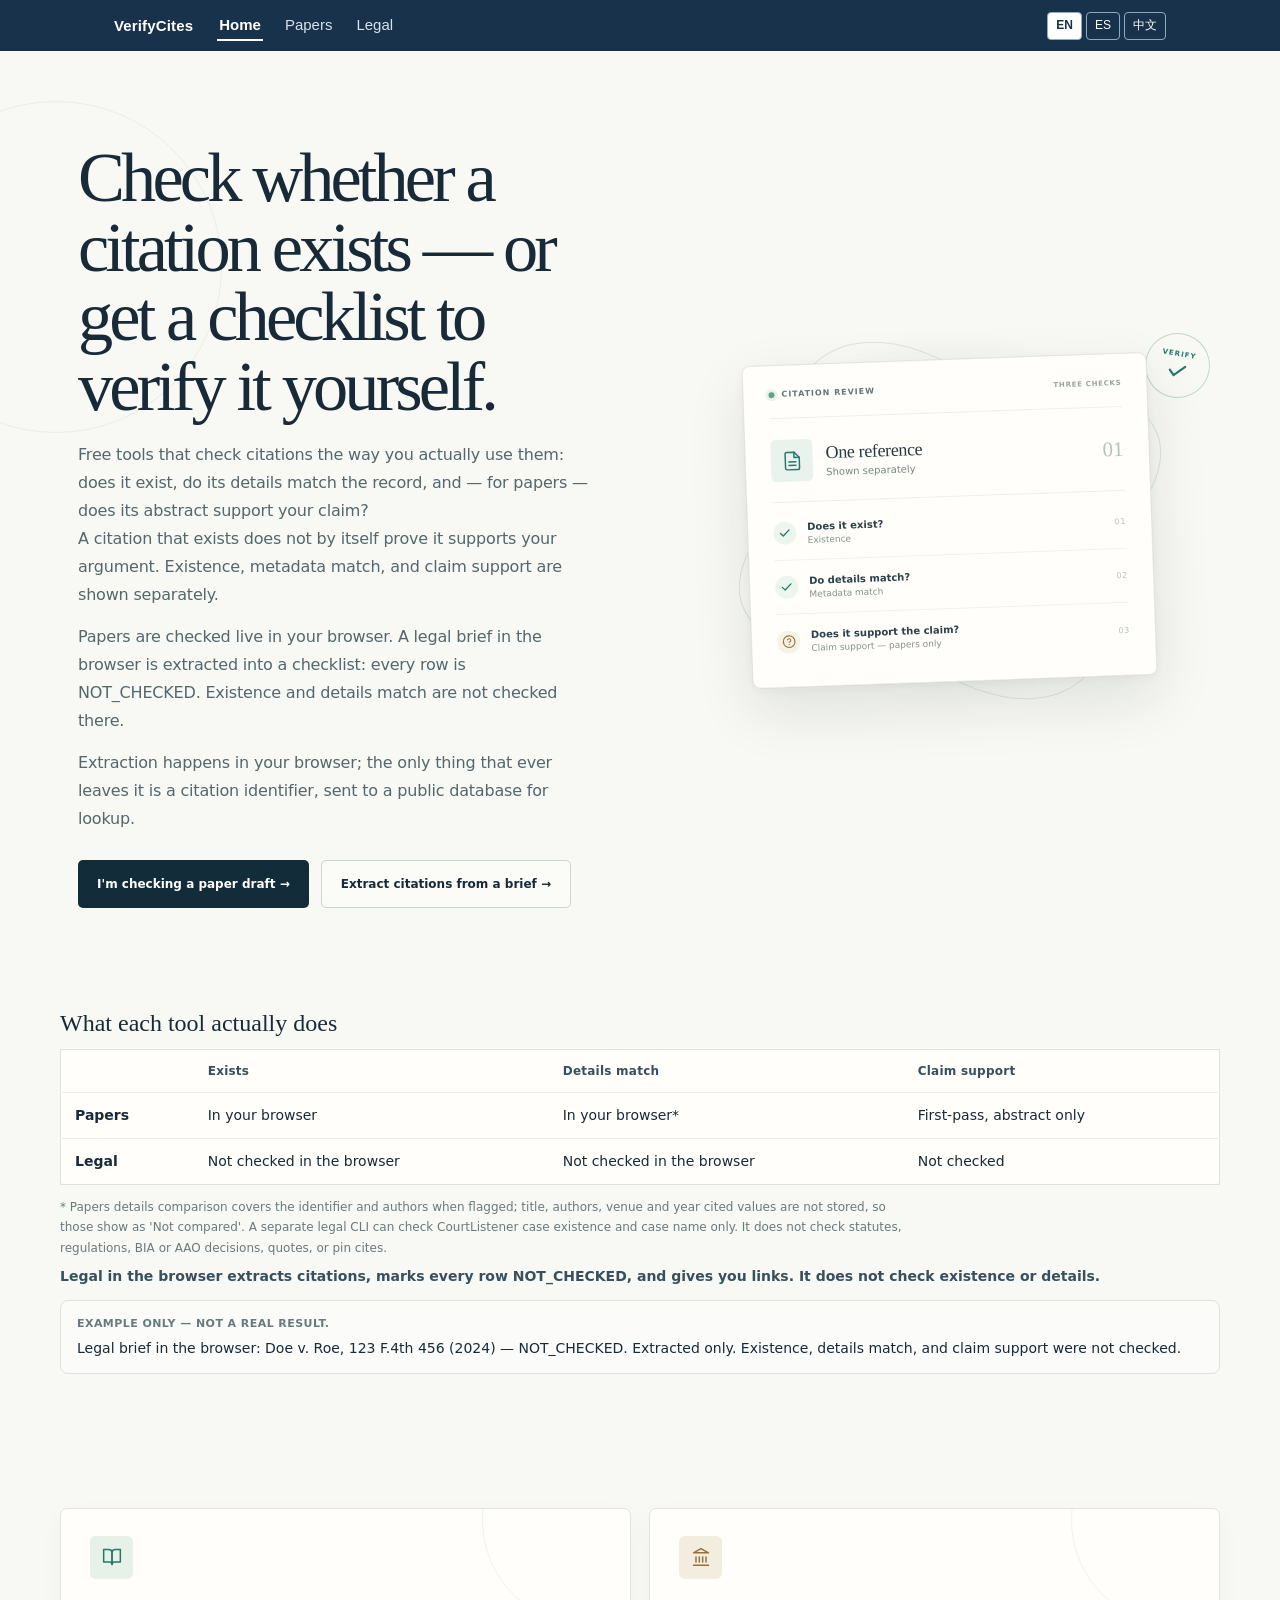
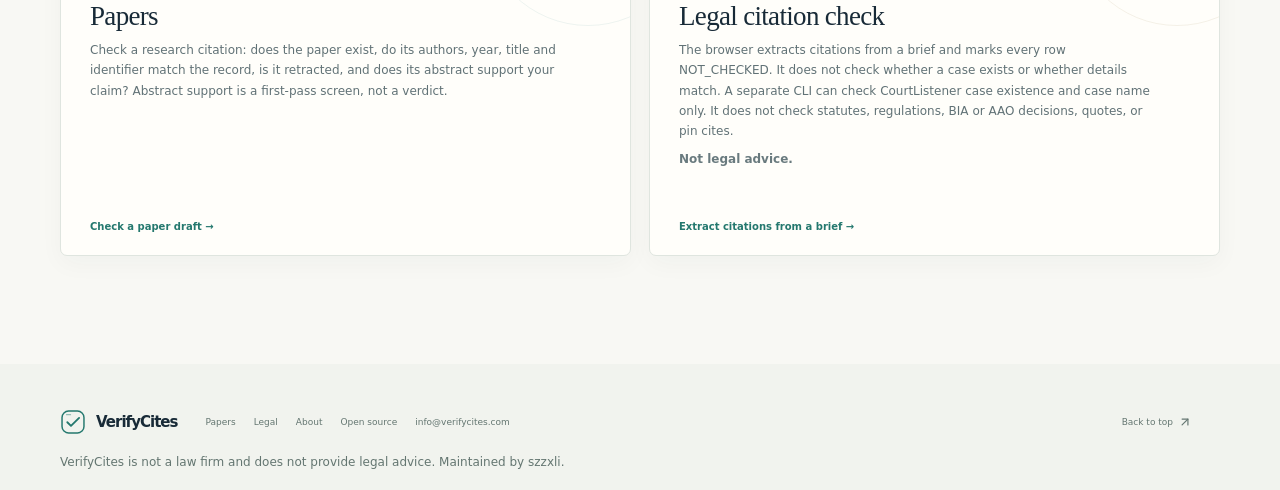
==== commit e5d157ea: "Add /about page, footer link, MIT LICENSE (agent-hq #53)" ====
--- a/index.html
+++ b/index.html
@@ -150,6 +150,7 @@
       <div class="footer-links">
         <a href="/papers/" data-i18n="footerPapers">Papers</a>
         <a href="/legal/" data-i18n="footerLegal">Legal</a>
+        <a href="/about/" data-i18n="footerAbout">About</a>
         <a href="https://github.com/szzxli/verifycites" target="_blank" rel="noreferrer" data-i18n="footerOpenSource">Open source</a>
         <a href="mailto:info@verifycites.com">info@verifycites.com</a>
       </div>
@@ -159,7 +160,8 @@
   </footer>
 </div>
 <!-- Privacy-friendly GoatCounter page-view counter; no personal data. -->
-<script data-goatcounter="https://szzxli.goatcounter.com/count" async src="https://gc.zgo.at/count.js"></script>
+<script>/* GoatCounter loader: test visits are never counted. ?nocount=1 turns counting off in this browser (localStorage skipgc=t, GoatCounter's own flag; ?nocount=0 turns it back on); URLs with v=, cb=, cachebust, _= or nocount are skipped too. */
+(function(w,d,l){var q=l.search,skip=/[?&](v|cb|_|nocount)=|[?&]cachebust/i.test(q);try{var s=w.localStorage;if(/[?&]nocount=1(&|$)/.test(q))s.setItem('skipgc','t');if(/[?&]nocount=0(&|$)/.test(q))s.removeItem('skipgc');if(s.getItem('skipgc')==='t')skip=true}catch(e){}w.gcSkip=skip;if(skip)return;var g=d.createElement('script');g.async=true;g.src='https://gc.zgo.at/count.js';g.setAttribute('data-goatcounter','https://szzxli.goatcounter.com/count');(d.head||d.documentElement).appendChild(g)})(window,document,location);</script>
 <script>
 var VC_I18N = {
   "en": {
@@ -187,7 +189,7 @@
     "legalCardDesc": "The browser extracts citations from a brief and marks every row NOT_CHECKED. It does not check whether a case exists or whether details match. A separate CLI can check CourtListener case existence and case name only. It does not check statutes, regulations, BIA or AAO decisions, quotes, or pin cites.",
     "legalDisclaimer": "Not legal advice.",
     "legalCardLink": "Extract citations from a brief →",
-    "footerPapers": "Papers", "footerLegal": "Legal", "footerOpenSource": "Open source", "footerBackTop": "Back to top",
+    "footerPapers": "Papers", "footerLegal": "Legal", "footerAbout": "About", "footerOpenSource": "Open source", "footerBackTop": "Back to top",
     "footerOperator": "VerifyCites is not a law firm and does not provide legal advice. Maintained by szzxli."
   },
   "es": {
@@ -215,7 +217,7 @@
     "legalCardDesc": "El navegador extrae las citas de un escrito y marca cada fila NOT_CHECKED. No comprueba si un caso existe ni si los datos coinciden. Una CLI aparte puede comprobar en CourtListener si el caso existe y si el nombre coincide. No comprueba leyes, reglamentos, decisiones de BIA o AAO, citas textuales ni páginas precisas.",
     "legalDisclaimer": "No es asesoramiento jurídico.",
     "legalCardLink": "Extraer citas de un escrito →",
-    "footerPapers": "Artículos", "footerLegal": "Legal", "footerOpenSource": "Código abierto", "footerBackTop": "Volver arriba",
+    "footerPapers": "Artículos", "footerLegal": "Legal", "footerAbout": "Acerca de", "footerOpenSource": "Código abierto", "footerBackTop": "Volver arriba",
     "footerOperator": "VerifyCites no es un bufete de abogados y no ofrece asesoramiento jurídico. Mantenido por szzxli."
   },
   "zh": {
@@ -243,7 +245,7 @@
     "legalCardDesc": "浏览器从文书中提取引用，并把每一行标为 NOT_CHECKED。它不核查判例是否存在，也不核查细节是否一致。另有命令行只能在 CourtListener 中核查判例是否存在以及案名是否一致。它不核查法规、BIA 或 AAO 决定、引文或页码。",
     "legalDisclaimer": "不是法律建议。",
     "legalCardLink": "从法律文书中提取引用 →",
-    "footerPapers": "论文", "footerLegal": "法律", "footerOpenSource": "开源", "footerBackTop": "回到顶部",
+    "footerPapers": "论文", "footerLegal": "法律", "footerAbout": "关于", "footerOpenSource": "开源", "footerBackTop": "回到顶部",
     "footerOperator": "本站不是律所，不提供法律建议。维护者：szzxli。"
   }
 };
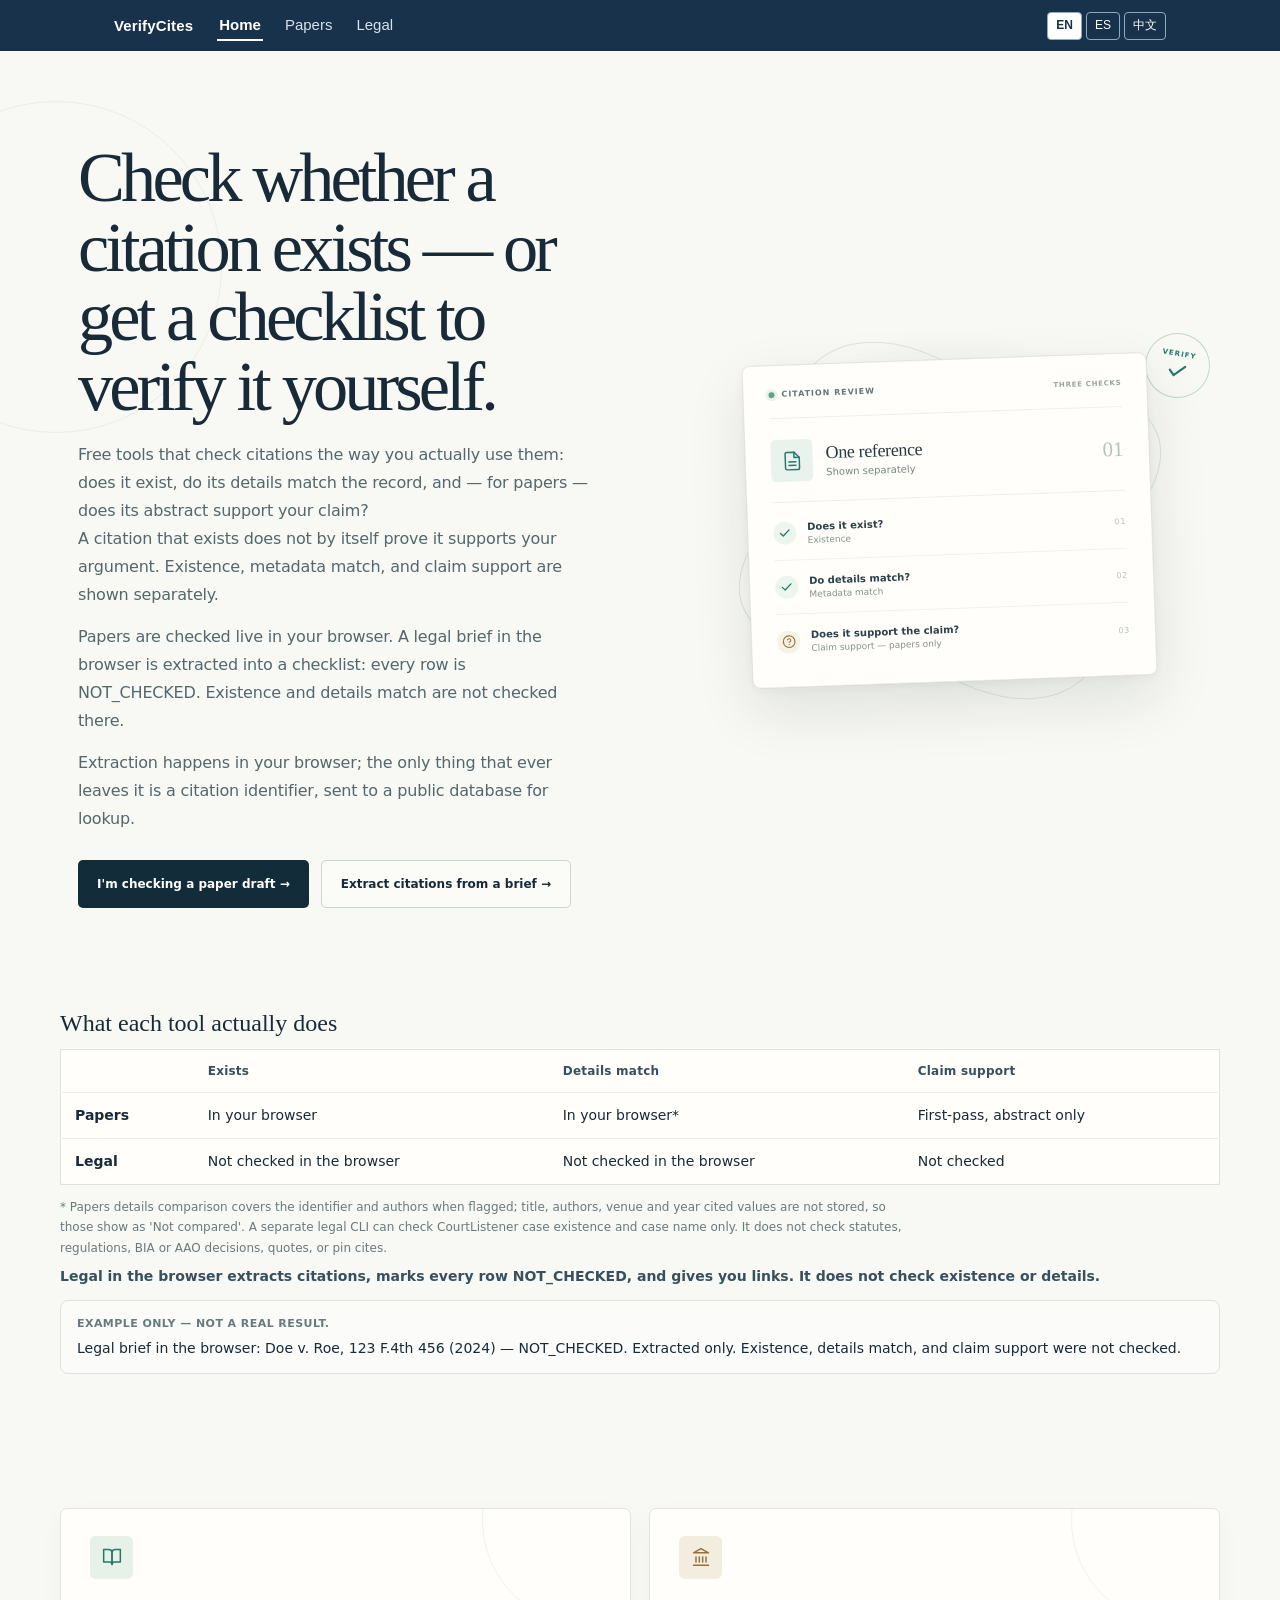
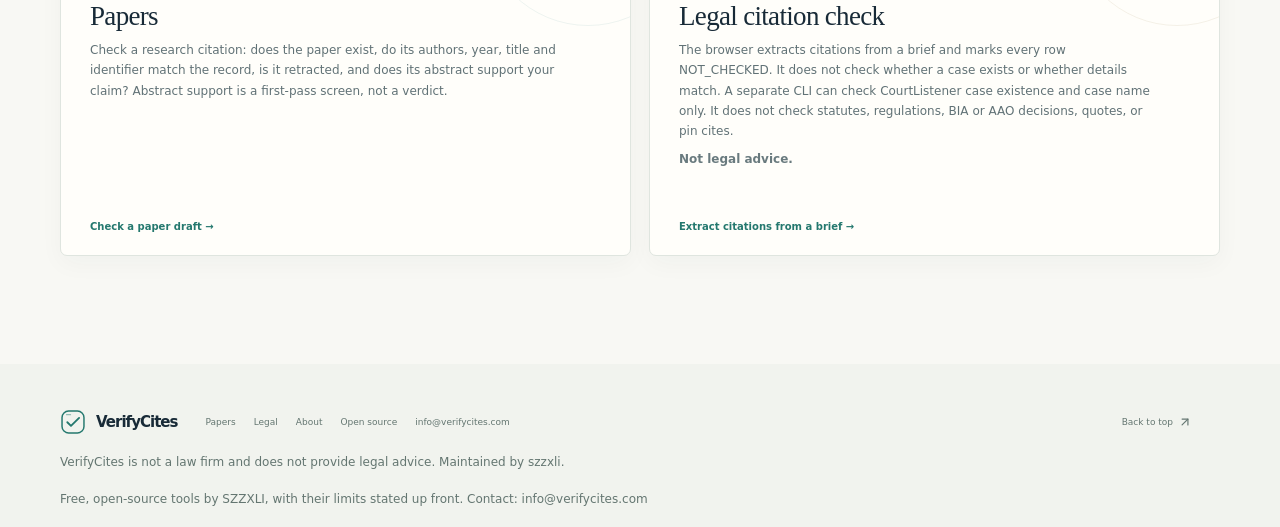
==== commit c79d1c06: "Add unified brand line to footers" ====
--- a/index.html
+++ b/index.html
@@ -157,6 +157,7 @@
       <a class="back-top" href="#top" aria-label="Back to top"><span data-i18n="footerBackTop">Back to top</span> <svg width="14" height="14" viewBox="0 0 24 24" fill="none" stroke="currentColor" stroke-width="2" stroke-linecap="round" stroke-linejoin="round"><path d="M7 17 17 7"/><path d="M7 7h10v10"/></svg></a>
     </div>
     <p class="footer-note" data-i18n="footerOperator">VerifyCites is not a law firm and does not provide legal advice. Maintained by szzxli.</p>
+    <p class="footer-note">Free, open-source tools by SZZXLI, with their limits stated up front. Contact: <a href="mailto:info@verifycites.com">info@verifycites.com</a></p>
   </footer>
 </div>
 <!-- Privacy-friendly GoatCounter page-view counter; no personal data. -->
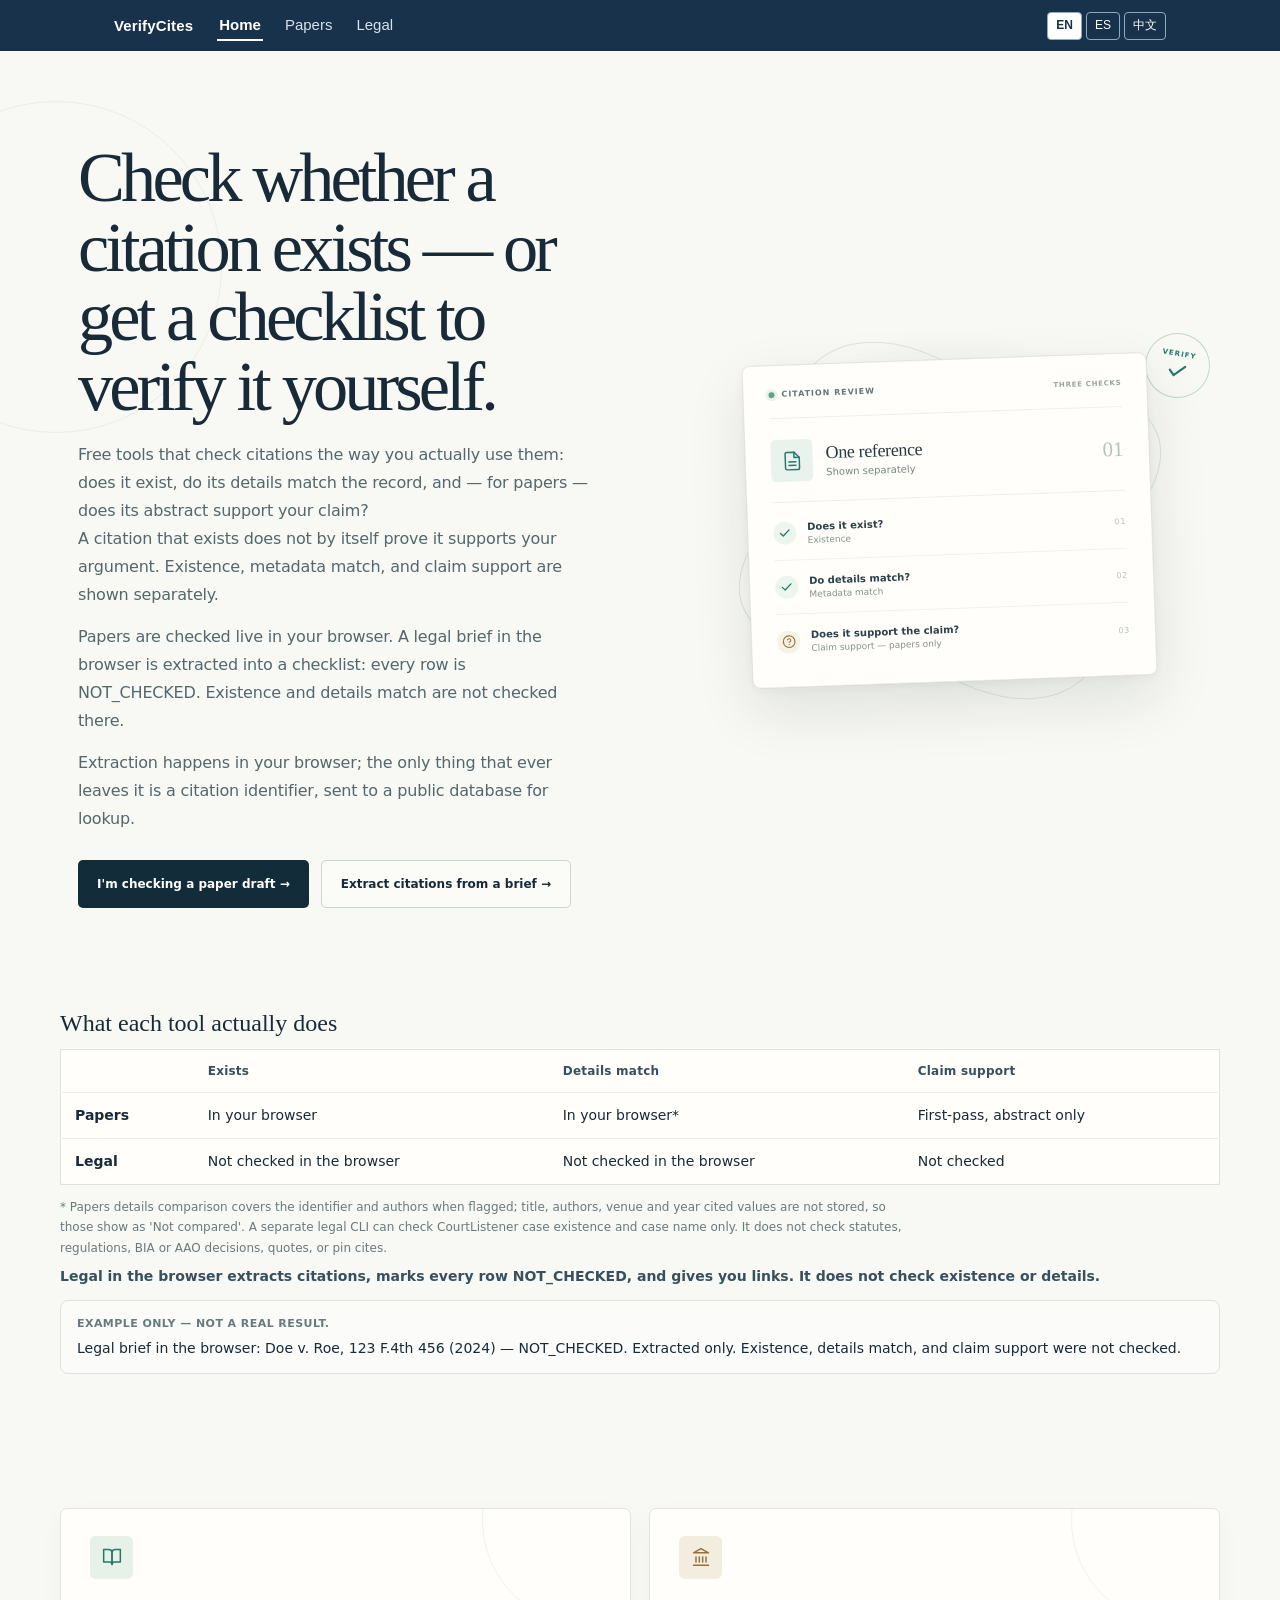
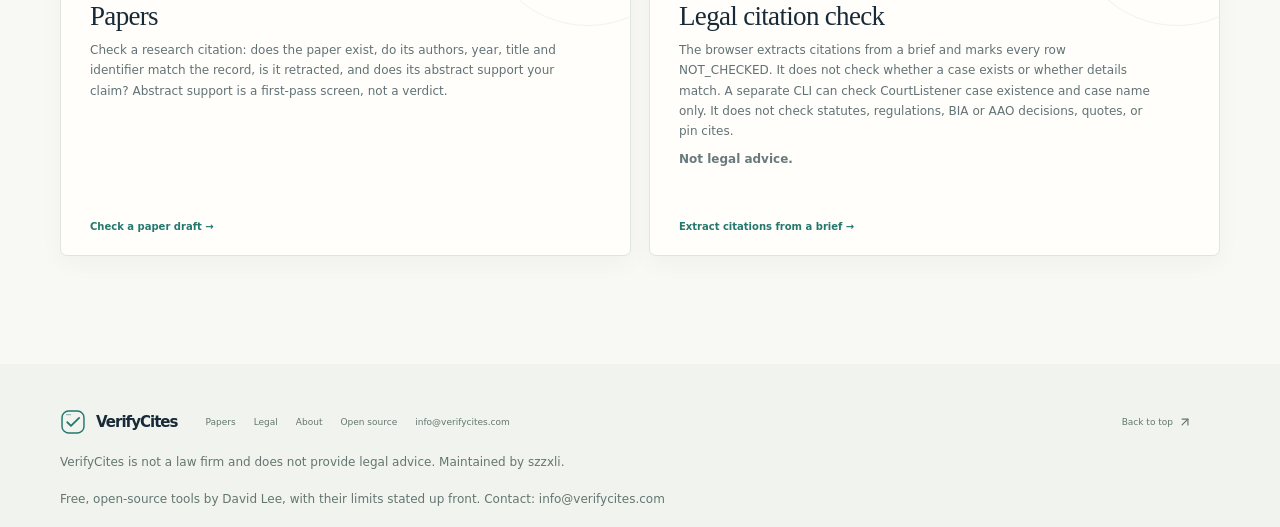
==== commit d7ab8ebf: "fix: brand line attribution to David Lee (index.html)" ====
--- a/index.html
+++ b/index.html
@@ -157,7 +157,7 @@
       <a class="back-top" href="#top" aria-label="Back to top"><span data-i18n="footerBackTop">Back to top</span> <svg width="14" height="14" viewBox="0 0 24 24" fill="none" stroke="currentColor" stroke-width="2" stroke-linecap="round" stroke-linejoin="round"><path d="M7 17 17 7"/><path d="M7 7h10v10"/></svg></a>
     </div>
     <p class="footer-note" data-i18n="footerOperator">VerifyCites is not a law firm and does not provide legal advice. Maintained by szzxli.</p>
-    <p class="footer-note">Free, open-source tools by SZZXLI, with their limits stated up front. Contact: <a href="mailto:info@verifycites.com">info@verifycites.com</a></p>
+    <p class="footer-note">Free, open-source tools by David Lee, with their limits stated up front. Contact: <a href="mailto:info@verifycites.com">info@verifycites.com</a></p>
   </footer>
 </div>
 <!-- Privacy-friendly GoatCounter page-view counter; no personal data. -->
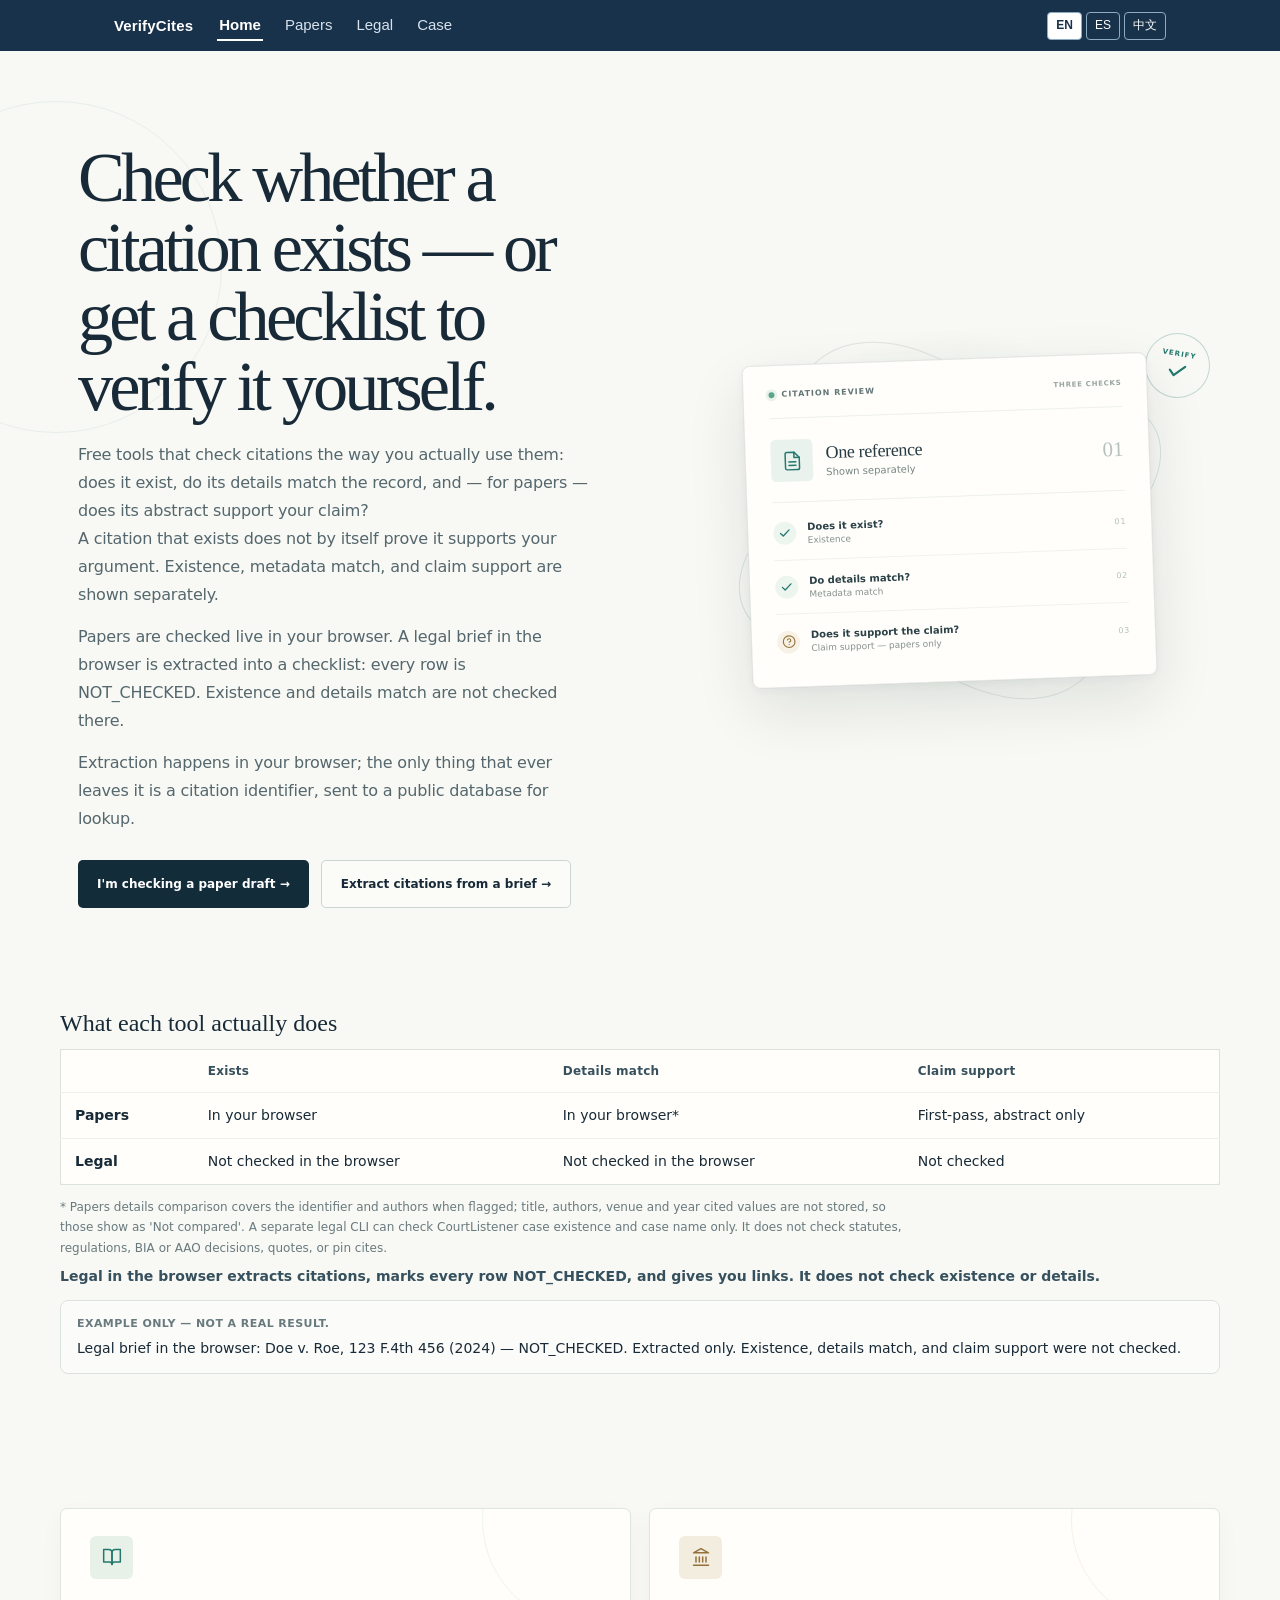
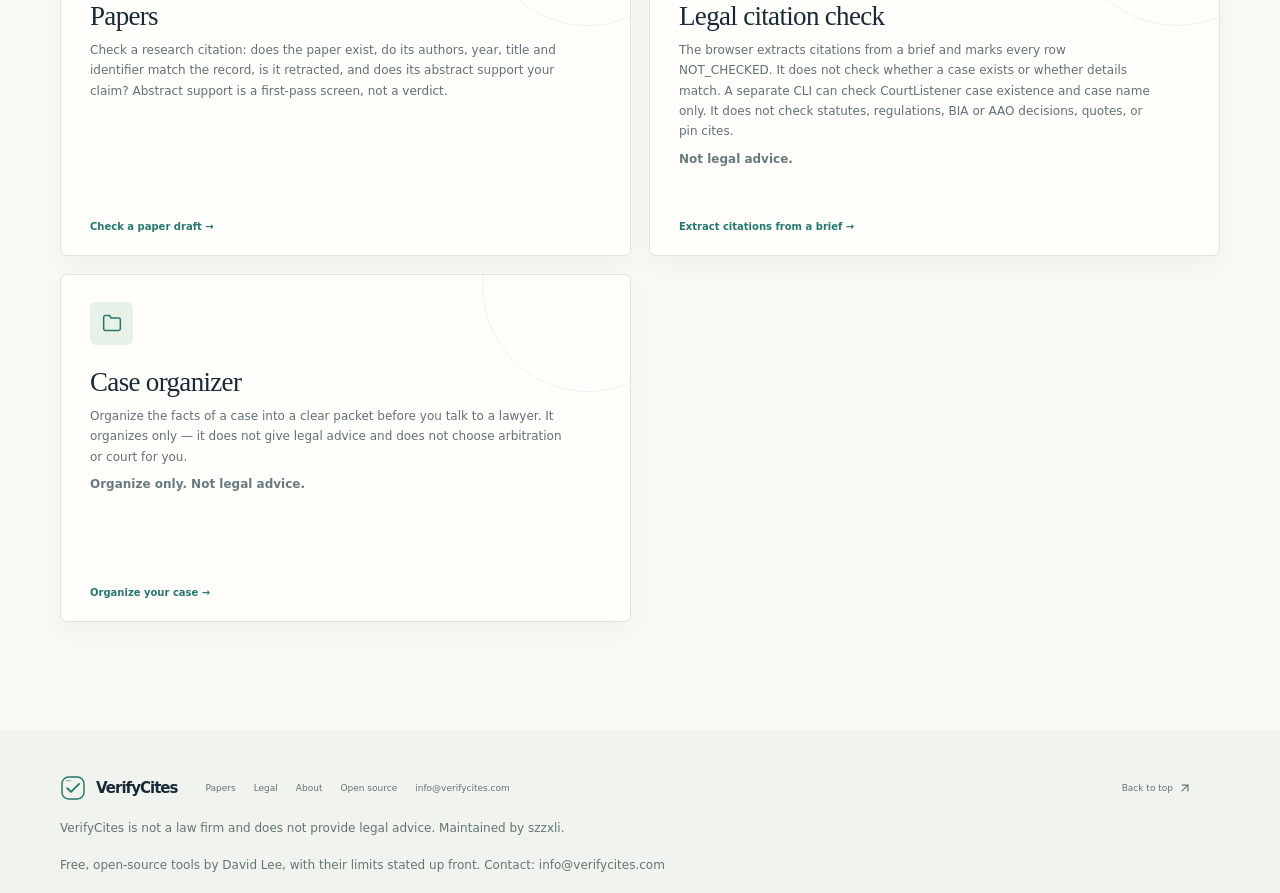
==== commit 3948dac7: "Hub entry: Case organizer card + nav link, and robots.txt" ====
--- a/index.html
+++ b/index.html
@@ -19,6 +19,7 @@
         <a href="/" aria-current="page" data-i18n="navHome">Home</a>
         <a href="/papers/" data-i18n="navPapers">Papers</a>
         <a href="/legal/" data-i18n="navLegal">Legal</a>
+        <a href="https://case.verifycites.com/index-en?ref=vc-hub" data-i18n="navCase">Case</a>
       </nav>
       <div class="vc-nav-lang" role="group" aria-label="Language">
         <button type="button" data-vc-lang="en" aria-pressed="true">EN</button>
@@ -140,6 +141,17 @@
             <a class="text-link" href="/legal/"><span data-i18n="legalCardLink">Extract citations from a brief →</span></a>
           </div>
         </article>
+        <article class="tool-card">
+          <div class="tool-card-top">
+            <span class="tool-icon"><svg width="20" height="20" viewBox="0 0 24 24" fill="none" stroke="currentColor" stroke-width="1.8" stroke-linecap="round" stroke-linejoin="round"><path d="M22 19a2 2 0 0 1-2 2H4a2 2 0 0 1-2-2V5a2 2 0 0 1 2-2h5l2 3h9a2 2 0 0 1 2 2z"/></svg></span>
+          </div>
+          <h3 data-i18n="caseCardTitle">Case organizer</h3>
+          <p class="tool-description" data-i18n="caseCardDesc">Organize the facts of a case into a clear packet before you talk to a lawyer. It organizes only — it does not give legal advice and does not choose arbitration or court for you.</p>
+          <p class="tool-disclaimer" data-i18n="caseDisclaimer">Organize only. Not legal advice.</p>
+          <div class="tool-card-bottom">
+            <a class="text-link" href="https://case.verifycites.com/index-en?ref=vc-hub"><span data-i18n="caseCardLink">Organize your case →</span></a>
+          </div>
+        </article>
       </div>
     </section>
   </main>
@@ -166,7 +178,7 @@
 <script>
 var VC_I18N = {
   "en": {
-    "navHome": "Home", "navPapers": "Papers", "navLegal": "Legal",
+    "navHome": "Home", "navPapers": "Papers", "navLegal": "Legal", "navCase": "Case",
     "headerCta": "Check a paper draft",
     "heroTitle": "Check whether a citation exists — or get a checklist to verify it yourself.",
     "heroLede1": "Free tools that check citations the way you actually use them: does it exist, do its details match the record, and — for papers — does its abstract support your claim?",
@@ -189,12 +201,12 @@
     "legalCardTitle": "Legal citation check",
     "legalCardDesc": "The browser extracts citations from a brief and marks every row NOT_CHECKED. It does not check whether a case exists or whether details match. A separate CLI can check CourtListener case existence and case name only. It does not check statutes, regulations, BIA or AAO decisions, quotes, or pin cites.",
     "legalDisclaimer": "Not legal advice.",
-    "legalCardLink": "Extract citations from a brief →",
+    "legalCardLink": "Extract citations from a brief →", "caseCardTitle": "Case organizer", "caseCardDesc": "Organize the facts of a case into a clear packet before you talk to a lawyer. It organizes only — it does not give legal advice and does not choose arbitration or court for you.", "caseDisclaimer": "Organize only. Not legal advice.", "caseCardLink": "Organize your case →",
     "footerPapers": "Papers", "footerLegal": "Legal", "footerAbout": "About", "footerOpenSource": "Open source", "footerBackTop": "Back to top",
     "footerOperator": "VerifyCites is not a law firm and does not provide legal advice. Maintained by szzxli."
   },
   "es": {
-    "navHome": "Inicio", "navPapers": "Artículos", "navLegal": "Legal",
+    "navHome": "Inicio", "navPapers": "Artículos", "navLegal": "Legal", "navCase": "Caso",
     "headerCta": "Revisar un borrador de artículo",
     "heroTitle": "Comprueba si una cita existe — o recibe una lista para verificarla tú mismo.",
     "heroLede1": "Herramientas gratuitas que revisan las citas como realmente las usas: ¿existe?, ¿coinciden sus datos con el registro y — solo para artículos — ¿su resumen respalda tu afirmación?",
@@ -217,12 +229,12 @@
     "legalCardTitle": "Verificación de citas legales",
     "legalCardDesc": "El navegador extrae las citas de un escrito y marca cada fila NOT_CHECKED. No comprueba si un caso existe ni si los datos coinciden. Una CLI aparte puede comprobar en CourtListener si el caso existe y si el nombre coincide. No comprueba leyes, reglamentos, decisiones de BIA o AAO, citas textuales ni páginas precisas.",
     "legalDisclaimer": "No es asesoramiento jurídico.",
-    "legalCardLink": "Extraer citas de un escrito →",
+    "legalCardLink": "Extraer citas de un escrito →", "caseCardTitle": "Organizador de casos", "caseCardDesc": "Organiza los hechos de un caso en un paquete claro antes de hablar con un abogado. Solo organiza: no ofrece asesoramiento jurídico ni elige entre arbitraje y tribunales por ti.", "caseDisclaimer": "Solo organización. No es asesoramiento jurídico.", "caseCardLink": "Organizar mi caso →",
     "footerPapers": "Artículos", "footerLegal": "Legal", "footerAbout": "Acerca de", "footerOpenSource": "Código abierto", "footerBackTop": "Volver arriba",
     "footerOperator": "VerifyCites no es un bufete de abogados y no ofrece asesoramiento jurídico. Mantenido por szzxli."
   },
   "zh": {
-    "navHome": "首页", "navPapers": "论文", "navLegal": "法律",
+    "navHome": "首页", "navPapers": "论文", "navLegal": "法律", "navCase": "案件",
     "headerCta": "查论文草稿",
     "heroTitle": "检查引用是否真实存在——或得到一份可自行核对的清单。",
     "heroLede1": "免费工具，按你实际使用的方式核查引用：它存在吗？细节与记录一致吗？——对论文而言，摘要是否支持你的论点？",
@@ -245,7 +257,7 @@
     "legalCardTitle": "法律引用核查",
     "legalCardDesc": "浏览器从文书中提取引用，并把每一行标为 NOT_CHECKED。它不核查判例是否存在，也不核查细节是否一致。另有命令行只能在 CourtListener 中核查判例是否存在以及案名是否一致。它不核查法规、BIA 或 AAO 决定、引文或页码。",
     "legalDisclaimer": "不是法律建议。",
-    "legalCardLink": "从法律文书中提取引用 →",
+    "legalCardLink": "从法律文书中提取引用 →", "caseCardTitle": "案件整理", "caseCardDesc": "在咨询律师之前，把案件事实整理成一份清晰的整理包。它只做整理，不提供法律建议，也不替你选择仲裁还是法院。", "caseDisclaimer": "只做整理，不是法律建议。", "caseCardLink": "整理我的案件 →",
     "footerPapers": "论文", "footerLegal": "法律", "footerAbout": "关于", "footerOpenSource": "开源", "footerBackTop": "回到顶部",
     "footerOperator": "本站不是律所，不提供法律建议。维护者：szzxli。"
   }
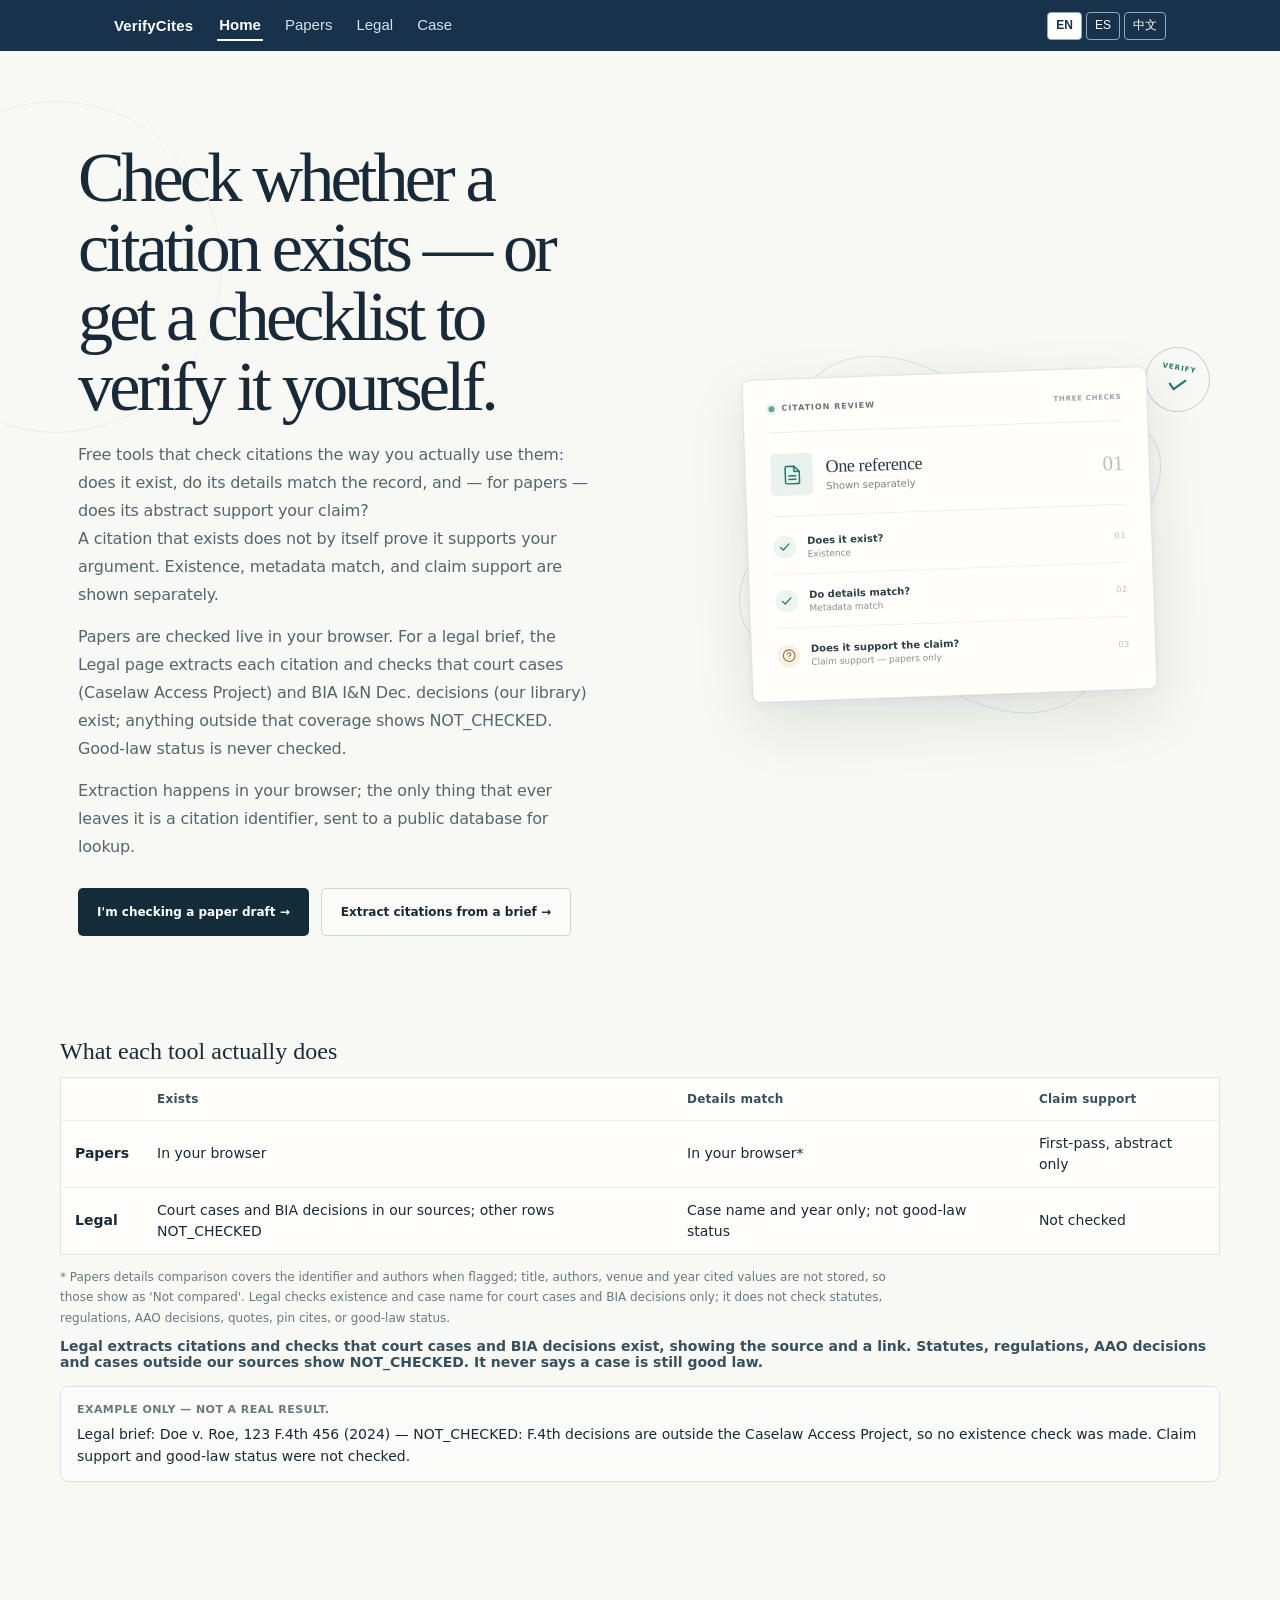
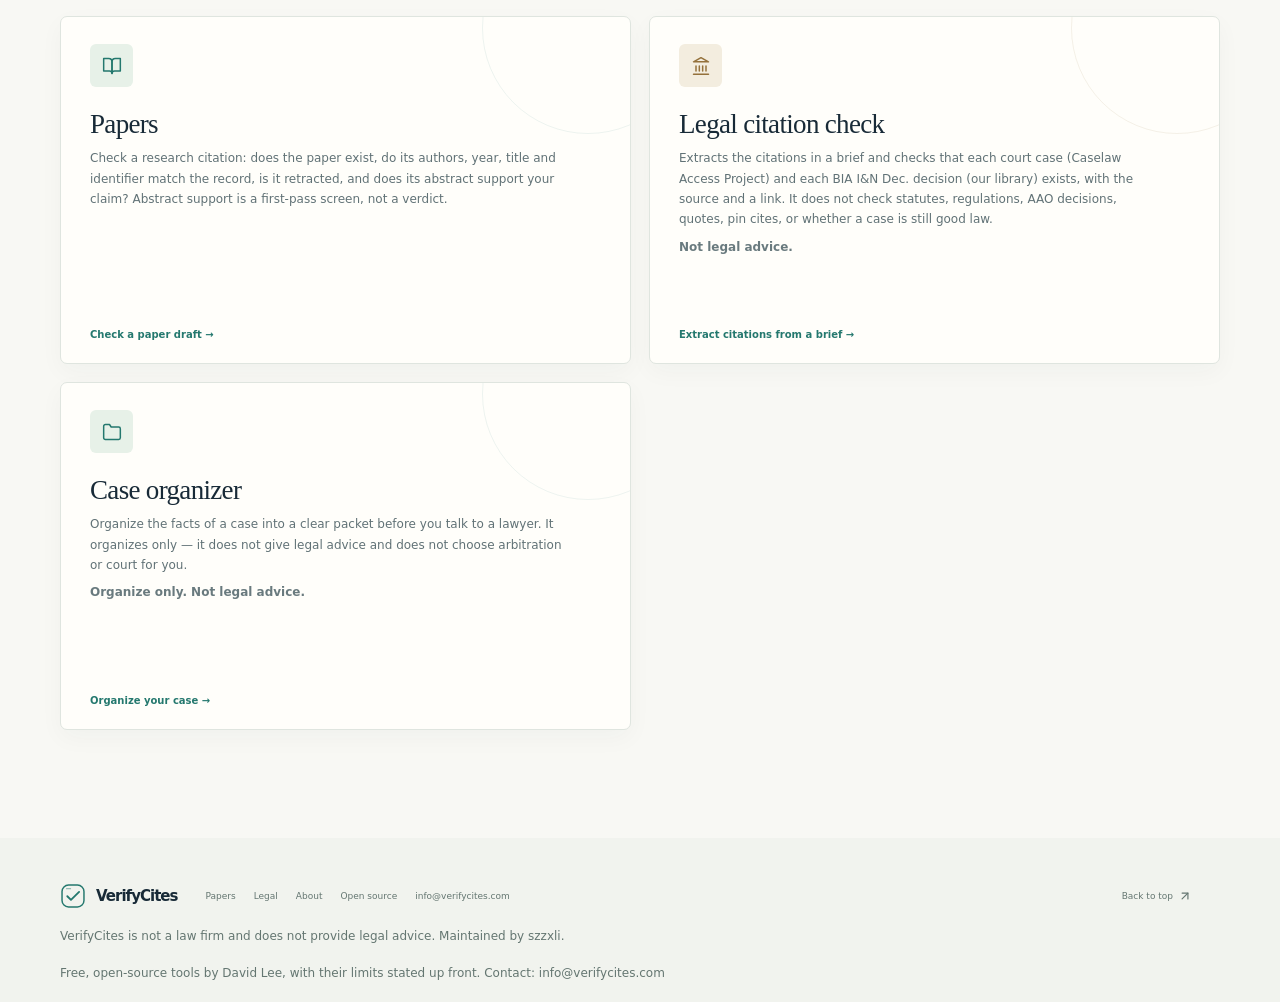
==== commit 8d188c66: "Legal: verify court cases and I&N Dec. citations for existence (Caselaw Access Project + BIA library" ====
--- a/index.html
+++ b/index.html
@@ -5,7 +5,7 @@
   <meta name="viewport" content="width=device-width, initial-scale=1.0">
   <meta name="theme-color" content="#f8f8f4">
   <link rel="icon" type="image/svg+xml" href="verifycites-mark.svg">
-  <meta name="description" content="Papers are checked live in your browser; legal citations in the browser are extracted into a checklist with verification links, and the full existence check runs via the CLI.">
+  <meta name="description" content="Papers are checked live in your browser; for legal briefs, court cases and BIA decisions are checked for existence with a source link (good-law status is not checked).">
   <title>VerifyCites — check whether a citation exists</title>
   <link rel="stylesheet" href="home.css">
   <link rel="stylesheet" href="site-nav.css">
@@ -35,7 +35,7 @@
         <h1 id="hero-title" data-i18n="heroTitle">Check whether a citation exists — or get a checklist to verify it yourself.</h1>
         <p class="hero-lede" data-i18n="heroLede1">Free tools that check citations the way you actually use them: does it exist, do its details match the record, and — for papers — does its abstract support your claim?</p>
         <p class="hero-lede" data-i18n="heroLede2">A citation that exists does not by itself prove it supports your argument. Existence, metadata match, and claim support are shown separately.</p>
-        <p class="hero-lede hero-split" data-i18n="splitSentence">Papers are checked live in your browser. A legal brief in the browser is extracted into a checklist: every row is NOT_CHECKED. Existence and details match are not checked there.</p>
+        <p class="hero-lede hero-split" data-i18n="splitSentence">Papers are checked live in your browser. For a legal brief, the Legal page extracts each citation and checks that court cases (Caselaw Access Project) and BIA I&N Dec. decisions (our library) exist; anything outside that coverage shows NOT_CHECKED. Good-law status is never checked.</p>
         <p class="hero-lede hero-privacy" data-i18n="privacyLine">Extraction happens in your browser; the only thing that ever leaves it is a citation identifier, sent to a public database for lookup.</p>
         <div class="hero-actions">
           <a class="button button-primary" href="/papers/"><span data-i18n="heroPapersBtn">I'm checking a paper draft →</span></a>
@@ -102,18 +102,18 @@
             </tr>
             <tr>
               <th scope="row" data-i18n="rowLegal">Legal</th>
-              <td data-i18n="legalExists">Not checked in the browser</td>
-              <td data-i18n="legalDetails">Not checked in the browser</td>
+              <td data-i18n="legalExists">Court cases and BIA decisions in our sources; other rows NOT_CHECKED</td>
+              <td data-i18n="legalDetails">Case name and year only; not good-law status</td>
               <td data-i18n="legalClaim">Not checked</td>
             </tr>
           </tbody>
         </table>
       </div>
-      <p class="table-footnote" data-i18n="tableFootnote">* Papers details comparison covers the identifier and authors when flagged; title, authors, venue and year cited values are not stored, so those show as 'Not compared'. A separate legal CLI can check CourtListener case existence and case name only. It does not check statutes, regulations, BIA or AAO decisions, quotes, or pin cites.</p>
-      <p class="table-note" data-i18n="tableNote">Legal in the browser extracts citations, marks every row NOT_CHECKED, and gives you links. It does not check existence or details.</p>
+      <p class="table-footnote" data-i18n="tableFootnote">* Papers details comparison covers the identifier and authors when flagged; title, authors, venue and year cited values are not stored, so those show as 'Not compared'. Legal checks existence and case name for court cases and BIA decisions only; it does not check statutes, regulations, AAO decisions, quotes, pin cites, or good-law status.</p>
+      <p class="table-note" data-i18n="tableNote">Legal extracts citations and checks that court cases and BIA decisions exist, showing the source and a link. Statutes, regulations, AAO decisions and cases outside our sources show NOT_CHECKED. It never says a case is still good law.</p>
       <div class="example-row">
         <span class="example-label" data-i18n="exampleLabel">Example only — not a real result.</span>
-        <span class="example-result" data-i18n="exampleResult">Legal brief in the browser: Doe v. Roe, 123 F.4th 456 (2024) — NOT_CHECKED. Extracted only. Existence, details match, and claim support were not checked.</span>
+        <span class="example-result" data-i18n="exampleResult">Legal brief: Doe v. Roe, 123 F.4th 456 (2024) — NOT_CHECKED: F.4th decisions are outside the Caselaw Access Project, so no existence check was made. Claim support and good-law status were not checked.</span>
       </div>
     </section>
 
@@ -135,7 +135,7 @@
             <span class="tool-icon legal-icon"><svg width="20" height="20" viewBox="0 0 24 24" fill="none" stroke="currentColor" stroke-width="1.8" stroke-linecap="round" stroke-linejoin="round"><path d="M3 22h18"/><path d="M6 18v-6"/><path d="M10 18v-6"/><path d="M14 18v-6"/><path d="M18 18v-6"/><path d="m12 2 9 5H3z"/></svg></span>
           </div>
           <h3 data-i18n="legalCardTitle">Legal citation check</h3>
-          <p class="tool-description" data-i18n="legalCardDesc">The browser extracts citations from a brief and marks every row NOT_CHECKED. It does not check whether a case exists or whether details match. A separate CLI can check CourtListener case existence and case name only. It does not check statutes, regulations, BIA or AAO decisions, quotes, or pin cites.</p>
+          <p class="tool-description" data-i18n="legalCardDesc">Extracts the citations in a brief and checks that each court case (Caselaw Access Project) and each BIA I&N Dec. decision (our library) exists, with the source and a link. It does not check statutes, regulations, AAO decisions, quotes, pin cites, or whether a case is still good law.</p>
           <p class="tool-disclaimer" data-i18n="legalDisclaimer">Not legal advice.</p>
           <div class="tool-card-bottom">
             <a class="text-link" href="/legal/"><span data-i18n="legalCardLink">Extract citations from a brief →</span></a>
@@ -183,23 +183,23 @@
     "heroTitle": "Check whether a citation exists — or get a checklist to verify it yourself.",
     "heroLede1": "Free tools that check citations the way you actually use them: does it exist, do its details match the record, and — for papers — does its abstract support your claim?",
     "heroLede2": "A citation that exists does not by itself prove it supports your argument. Existence, metadata match, and claim support are shown separately.",
-    "splitSentence": "Papers are checked live in your browser. A legal brief in the browser is extracted into a checklist: every row is NOT_CHECKED. Existence and details match are not checked there.",
+    "splitSentence": "Papers are checked live in your browser. For a legal brief, the Legal page extracts each citation and checks that court cases (Caselaw Access Project) and BIA I&N Dec. decisions (our library) exist; anything outside that coverage shows NOT_CHECKED. Good-law status is never checked.",
     "privacyLine": "Extraction happens in your browser; the only thing that ever leaves it is a citation identifier, sent to a public database for lookup.",
     "heroPapersBtn": "I'm checking a paper draft →", "heroLegalBtn": "Extract citations from a brief →",
     "tableCaption": "What each tool actually does",
     "thExists": "Exists", "thDetails": "Details match", "thClaim": "Claim support",
     "rowPapers": "Papers", "rowLegal": "Legal",
     "papersExists": "In your browser", "papersDetails": "In your browser*", "papersClaim": "First-pass, abstract only",
-    "legalExists": "Not checked in the browser", "legalDetails": "Not checked in the browser", "legalClaim": "Not checked",
-    "tableFootnote": "* Papers details comparison covers the identifier and authors when flagged; title, authors, venue and year cited values are not stored, so those show as 'Not compared'. A separate legal CLI can check CourtListener case existence and case name only. It does not check statutes, regulations, BIA or AAO decisions, quotes, or pin cites.",
-    "tableNote": "Legal in the browser extracts citations, marks every row NOT_CHECKED, and gives you links. It does not check existence or details.",
+    "legalExists": "Court cases and BIA decisions in our sources; other rows NOT_CHECKED", "legalDetails": "Case name and year only; not good-law status", "legalClaim": "Not checked",
+    "tableFootnote": "* Papers details comparison covers the identifier and authors when flagged; title, authors, venue and year cited values are not stored, so those show as 'Not compared'. Legal checks existence and case name for court cases and BIA decisions only; it does not check statutes, regulations, AAO decisions, quotes, pin cites, or good-law status.",
+    "tableNote": "Legal extracts citations and checks that court cases and BIA decisions exist, showing the source and a link. Statutes, regulations, AAO decisions and cases outside our sources show NOT_CHECKED. It never says a case is still good law.",
     "exampleLabel": "Example only — not a real result.",
-    "exampleResult": "Legal brief in the browser: Doe v. Roe, 123 F.4th 456 (2024) — NOT_CHECKED. Extracted only. Existence, details match, and claim support were not checked.",
+    "exampleResult": "Legal brief: Doe v. Roe, 123 F.4th 456 (2024) — NOT_CHECKED: F.4th decisions are outside the Caselaw Access Project, so no existence check was made. Claim support and good-law status were not checked.",
     "papersCardTitle": "Papers",
     "papersCardDesc": "Check a research citation: does the paper exist, do its authors, year, title and identifier match the record, is it retracted, and does its abstract support your claim? Abstract support is a first-pass screen, not a verdict.",
     "papersCardLink": "Check a paper draft →",
     "legalCardTitle": "Legal citation check",
-    "legalCardDesc": "The browser extracts citations from a brief and marks every row NOT_CHECKED. It does not check whether a case exists or whether details match. A separate CLI can check CourtListener case existence and case name only. It does not check statutes, regulations, BIA or AAO decisions, quotes, or pin cites.",
+    "legalCardDesc": "Extracts the citations in a brief and checks that each court case (Caselaw Access Project) and each BIA I&N Dec. decision (our library) exists, with the source and a link. It does not check statutes, regulations, AAO decisions, quotes, pin cites, or whether a case is still good law.",
     "legalDisclaimer": "Not legal advice.",
     "legalCardLink": "Extract citations from a brief →", "caseCardTitle": "Case organizer", "caseCardDesc": "Organize the facts of a case into a clear packet before you talk to a lawyer. It organizes only — it does not give legal advice and does not choose arbitration or court for you.", "caseDisclaimer": "Organize only. Not legal advice.", "caseCardLink": "Organize your case →",
     "footerPapers": "Papers", "footerLegal": "Legal", "footerAbout": "About", "footerOpenSource": "Open source", "footerBackTop": "Back to top",
@@ -211,23 +211,23 @@
     "heroTitle": "Comprueba si una cita existe — o recibe una lista para verificarla tú mismo.",
     "heroLede1": "Herramientas gratuitas que revisan las citas como realmente las usas: ¿existe?, ¿coinciden sus datos con el registro y — solo para artículos — ¿su resumen respalda tu afirmación?",
     "heroLede2": "Que una cita exista no prueba por sí solo que respalde tu argumento. La existencia, la coincidencia de datos y el respaldo a la afirmación se muestran por separado.",
-    "splitSentence": "Los artículos se verifican en vivo en tu navegador. Un escrito legal en el navegador se extrae en una lista: cada fila es NOT_CHECKED. Allí no se comprueba la existencia ni la coincidencia de datos.",
+    "splitSentence": "Los artículos se verifican en vivo en tu navegador. En un escrito legal, la página Legal extrae cada cita y comprueba que existan los casos judiciales (Caselaw Access Project) y las decisiones I&N Dec. de la BIA (nuestra biblioteca); lo que quede fuera de esa cobertura aparece como NOT_CHECKED. Nunca se comprueba la vigencia.",
     "privacyLine": "La extracción se hace en tu navegador; lo único que sale de él es el identificador de una cita, enviado a una base de datos pública para consultarlo.",
     "heroPapersBtn": "Estoy revisando un borrador de artículo →", "heroLegalBtn": "Extraer citas de un escrito →",
     "tableCaption": "Qué hace realmente cada herramienta",
     "thExists": "Existe", "thDetails": "Coinciden los datos", "thClaim": "Respaldo a la afirmación",
     "rowPapers": "Artículos", "rowLegal": "Legal",
     "papersExists": "En tu navegador", "papersDetails": "En tu navegador*", "papersClaim": "Primera revisión, solo el resumen",
-    "legalExists": "No se comprueba en el navegador", "legalDetails": "No se comprueba en el navegador", "legalClaim": "No se comprueba",
-    "tableFootnote": "* La comparación de datos de artículos cubre el identificador y los autores cuando se marca una discrepancia; los valores citados de título, autores, revista y año no se guardan, por lo que se muestran como 'No comparado'. Una CLI legal aparte puede comprobar en CourtListener si el caso existe y si el nombre coincide. No comprueba leyes, reglamentos, decisiones de BIA o AAO, citas textuales ni páginas precisas.",
-    "tableNote": "En el navegador, la herramienta legal extrae citas, marca cada fila NOT_CHECKED y le da enlaces. No comprueba la existencia ni los datos.",
+    "legalExists": "Casos judiciales y decisiones de la BIA en nuestras fuentes; el resto NOT_CHECKED", "legalDetails": "Solo nombre del caso y año; no la vigencia", "legalClaim": "No se comprueba",
+    "tableFootnote": "* La comparación de datos de artículos cubre el identificador y los autores cuando se marca una discrepancia; los valores citados de título, autores, revista y año no se guardan, por lo que se muestran como 'No comparado'. Legal comprueba la existencia y el nombre solo de casos judiciales y decisiones de la BIA; no comprueba leyes, reglamentos, decisiones del AAO, citas textuales, páginas precisas ni la vigencia.",
+    "tableNote": "Legal extrae las citas y comprueba que existan los casos judiciales y las decisiones de la BIA, mostrando la fuente y un enlace. Leyes, reglamentos, decisiones del AAO y casos fuera de nuestras fuentes aparecen como NOT_CHECKED. Nunca dice que un caso siga vigente.",
     "exampleLabel": "Solo un ejemplo, no es un resultado real.",
-    "exampleResult": "Escrito legal en el navegador: Doe v. Roe, 123 F.4th 456 (2024) — NOT_CHECKED. Solo se extrajo. No se comprobó la existencia, la coincidencia de datos ni el respaldo a la afirmación.",
+    "exampleResult": "Escrito legal: Doe v. Roe, 123 F.4th 456 (2024) — NOT_CHECKED: las decisiones F.4th quedan fuera del Caselaw Access Project, así que no se comprobó la existencia. Tampoco se comprobaron el respaldo a la afirmación ni la vigencia.",
     "papersCardTitle": "Artículos",
     "papersCardDesc": "Revisa una cita de investigación: ¿existe el artículo?, ¿coinciden sus autores, año, título e identificador con el registro?, ¿está retractado? y ¿su resumen respalda tu afirmación? El respaldo del resumen es una primera revisión, no un veredicto.",
     "papersCardLink": "Revisar un borrador de artículo →",
     "legalCardTitle": "Verificación de citas legales",
-    "legalCardDesc": "El navegador extrae las citas de un escrito y marca cada fila NOT_CHECKED. No comprueba si un caso existe ni si los datos coinciden. Una CLI aparte puede comprobar en CourtListener si el caso existe y si el nombre coincide. No comprueba leyes, reglamentos, decisiones de BIA o AAO, citas textuales ni páginas precisas.",
+    "legalCardDesc": "Extrae las citas de un escrito y comprueba que cada caso judicial (Caselaw Access Project) y cada decisión I&N Dec. de la BIA (nuestra biblioteca) exista, con la fuente y un enlace. No comprueba leyes, reglamentos, decisiones del AAO, citas textuales, páginas precisas ni si un caso sigue vigente.",
     "legalDisclaimer": "No es asesoramiento jurídico.",
     "legalCardLink": "Extraer citas de un escrito →", "caseCardTitle": "Organizador de casos", "caseCardDesc": "Organiza los hechos de un caso en un paquete claro antes de hablar con un abogado. Solo organiza: no ofrece asesoramiento jurídico ni elige entre arbitraje y tribunales por ti.", "caseDisclaimer": "Solo organización. No es asesoramiento jurídico.", "caseCardLink": "Organizar mi caso →",
     "footerPapers": "Artículos", "footerLegal": "Legal", "footerAbout": "Acerca de", "footerOpenSource": "Código abierto", "footerBackTop": "Volver arriba",
@@ -239,23 +239,23 @@
     "heroTitle": "检查引用是否真实存在——或得到一份可自行核对的清单。",
     "heroLede1": "免费工具，按你实际使用的方式核查引用：它存在吗？细节与记录一致吗？——对论文而言，摘要是否支持你的论点？",
     "heroLede2": "引用存在本身并不能证明它支持你的论点。存在、细节匹配与论点支持分开展示。",
-    "splitSentence": "论文在浏览器中实时核查。法律文书在浏览器中只提取成清单：每一行都是 NOT_CHECKED。此处不核查是否存在，也不核查细节是否一致。",
+    "splitSentence": "论文在浏览器中实时核查。对法律文书，Legal 页面提取每一条引用，并核实法院判例（Caselaw Access Project）和 BIA 的 I&N Dec. 决定（我们的库）是否存在；超出该覆盖范围的显示为 NOT_CHECKED。一律不核实是否仍为有效法律。",
     "privacyLine": "提取在你的浏览器里完成；离开浏览器的只有引用的标识符，仅用于向公共数据库查询。",
     "heroPapersBtn": "我在查论文草稿 →", "heroLegalBtn": "从法律文书中提取引用 →",
     "tableCaption": "每个工具实际能做什么",
     "thExists": "存在吗", "thDetails": "细节对得上吗", "thClaim": "支持论点吗",
     "rowPapers": "论文", "rowLegal": "法律",
     "papersExists": "在浏览器中", "papersDetails": "在浏览器中*", "papersClaim": "初筛，仅看摘要",
-    "legalExists": "浏览器中不核查", "legalDetails": "浏览器中不核查", "legalClaim": "不核查",
-    "tableFootnote": "* 论文细节比对仅在有标记时覆盖标识符和作者；所引的标题、作者、期刊、年份未保存，因此显示为“未比对”。另有法律命令行只能在 CourtListener 中核查判例是否存在以及案名是否一致。它不核查法规、BIA 或 AAO 决定、引文或页码。",
-    "tableNote": "法律工具在浏览器中提取引用，把每一行标为 NOT_CHECKED，并给出链接。它不核查是否存在，也不核查细节。",
+    "legalExists": "我们来源中的法院判例和 BIA 决定；其余为 NOT_CHECKED", "legalDetails": "只核对案名和年份，不核实是否仍为有效法律", "legalClaim": "不核查",
+    "tableFootnote": "* 论文细节比对仅在有标记时覆盖标识符和作者；所引的标题、作者、期刊、年份未保存，因此显示为“未比对”。Legal 只核实法院判例和 BIA 决定是否存在及案名是否一致，不核查法规、AAO 决定、引文、页码，也不核实是否仍为有效法律。",
+    "tableNote": "Legal 提取引用，并核实法院判例和 BIA 决定是否存在，显示来源和链接。法规、条例、AAO 决定以及我们来源之外的案件显示为 NOT_CHECKED。它从不声称某案件仍为有效法律。",
     "exampleLabel": "仅为示例，并非真实结果。",
-    "exampleResult": "浏览器中的法律文书：Doe v. Roe, 123 F.4th 456 (2024) —— NOT_CHECKED。只做了提取。未核查是否存在、细节是否一致，也未核查论点支持。",
+    "exampleResult": "法律文书：Doe v. Roe, 123 F.4th 456 (2024) —— NOT_CHECKED：F.4th 判决不在 Caselaw Access Project 中，因此未做存在性核实。论点支持和是否仍为有效法律也未核实。",
     "papersCardTitle": "论文",
     "papersCardDesc": "核查研究引用：论文存在吗？作者、年份、标题、标识符与记录一致吗？是否被撤稿？摘要是否支持你的论点？摘要支持只是初筛，不是结论。",
     "papersCardLink": "查论文草稿 →",
     "legalCardTitle": "法律引用核查",
-    "legalCardDesc": "浏览器从文书中提取引用，并把每一行标为 NOT_CHECKED。它不核查判例是否存在，也不核查细节是否一致。另有命令行只能在 CourtListener 中核查判例是否存在以及案名是否一致。它不核查法规、BIA 或 AAO 决定、引文或页码。",
+    "legalCardDesc": "提取文书中的引用，并核实每个法院判例（Caselaw Access Project）和每个 BIA 的 I&N Dec. 决定（我们的库）是否存在，显示来源和链接。不核查法规、AAO 决定、引文、页码，也不核实案件是否仍为有效法律。",
     "legalDisclaimer": "不是法律建议。",
     "legalCardLink": "从法律文书中提取引用 →", "caseCardTitle": "案件整理", "caseCardDesc": "在咨询律师之前，把案件事实整理成一份清晰的整理包。它只做整理，不提供法律建议，也不替你选择仲裁还是法院。", "caseDisclaimer": "只做整理，不是法律建议。", "caseCardLink": "整理我的案件 →",
     "footerPapers": "论文", "footerLegal": "法律", "footerAbout": "关于", "footerOpenSource": "开源", "footerBackTop": "回到顶部",
